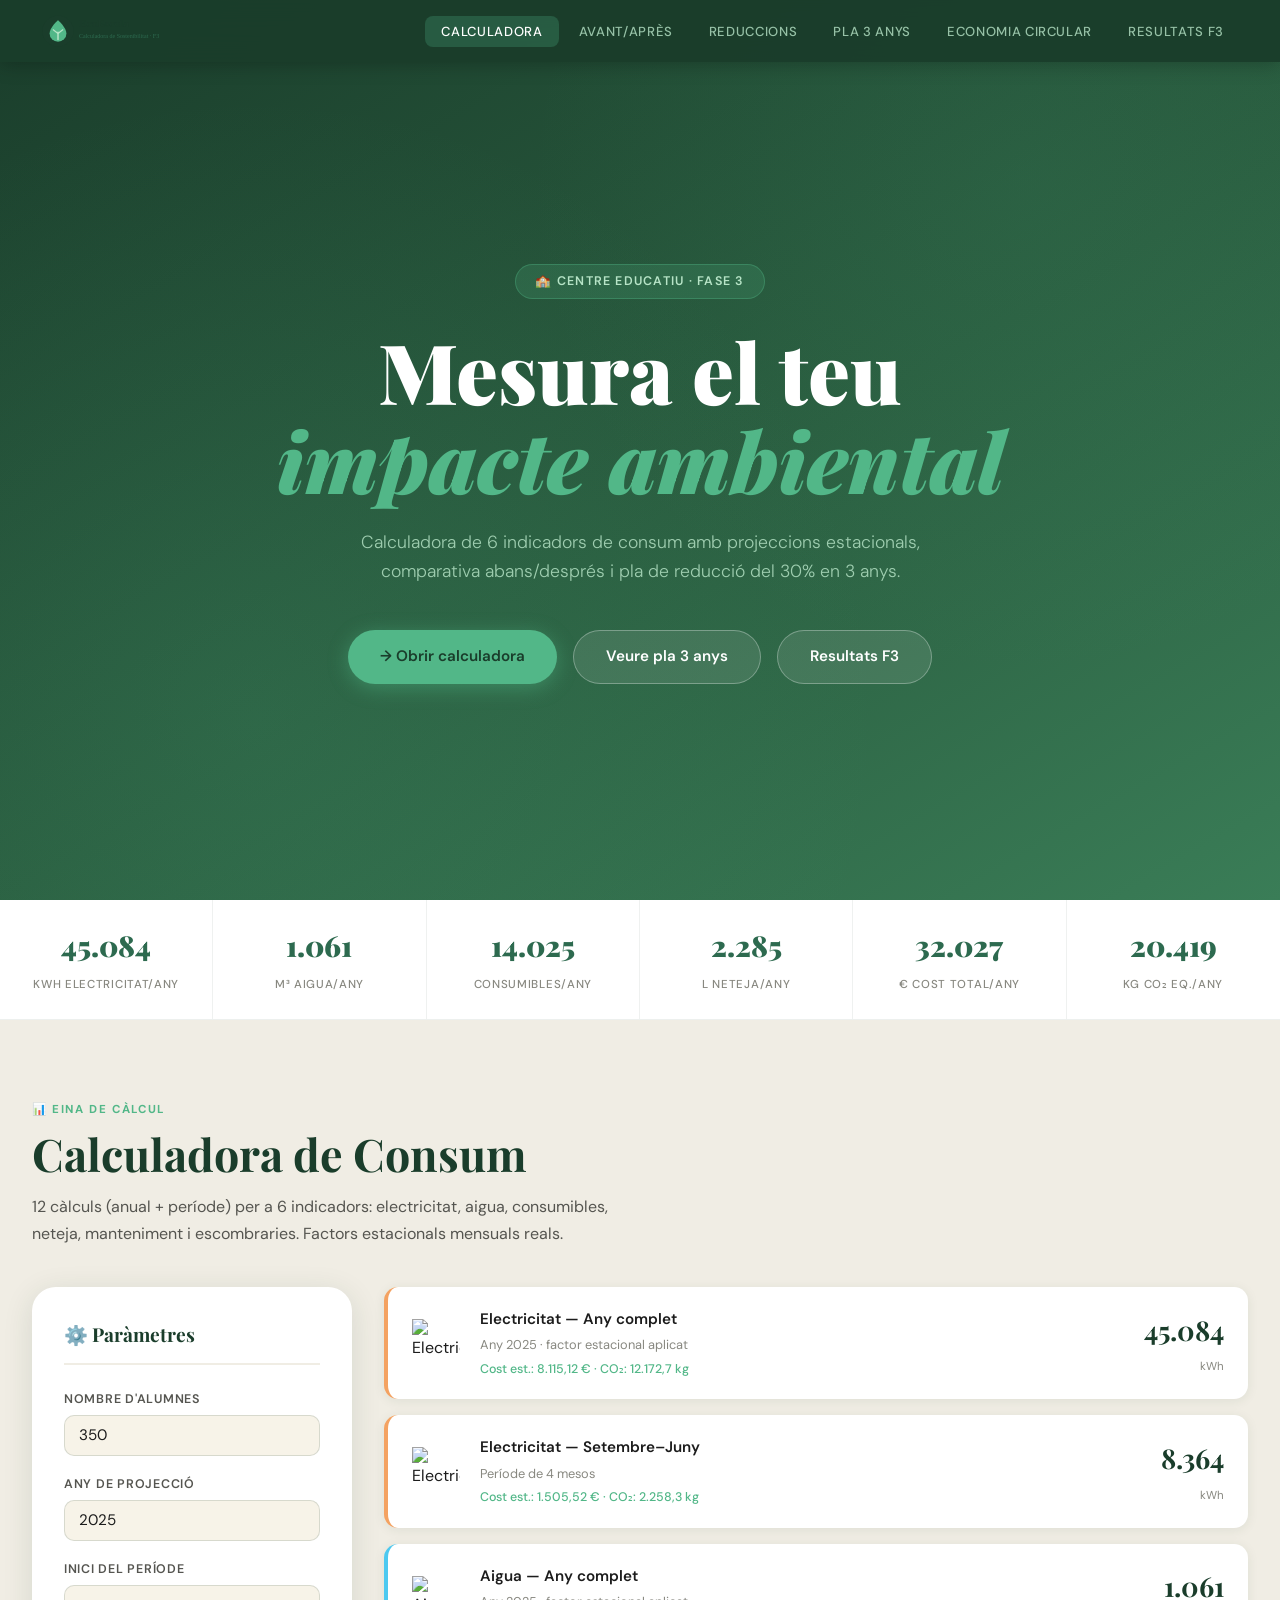
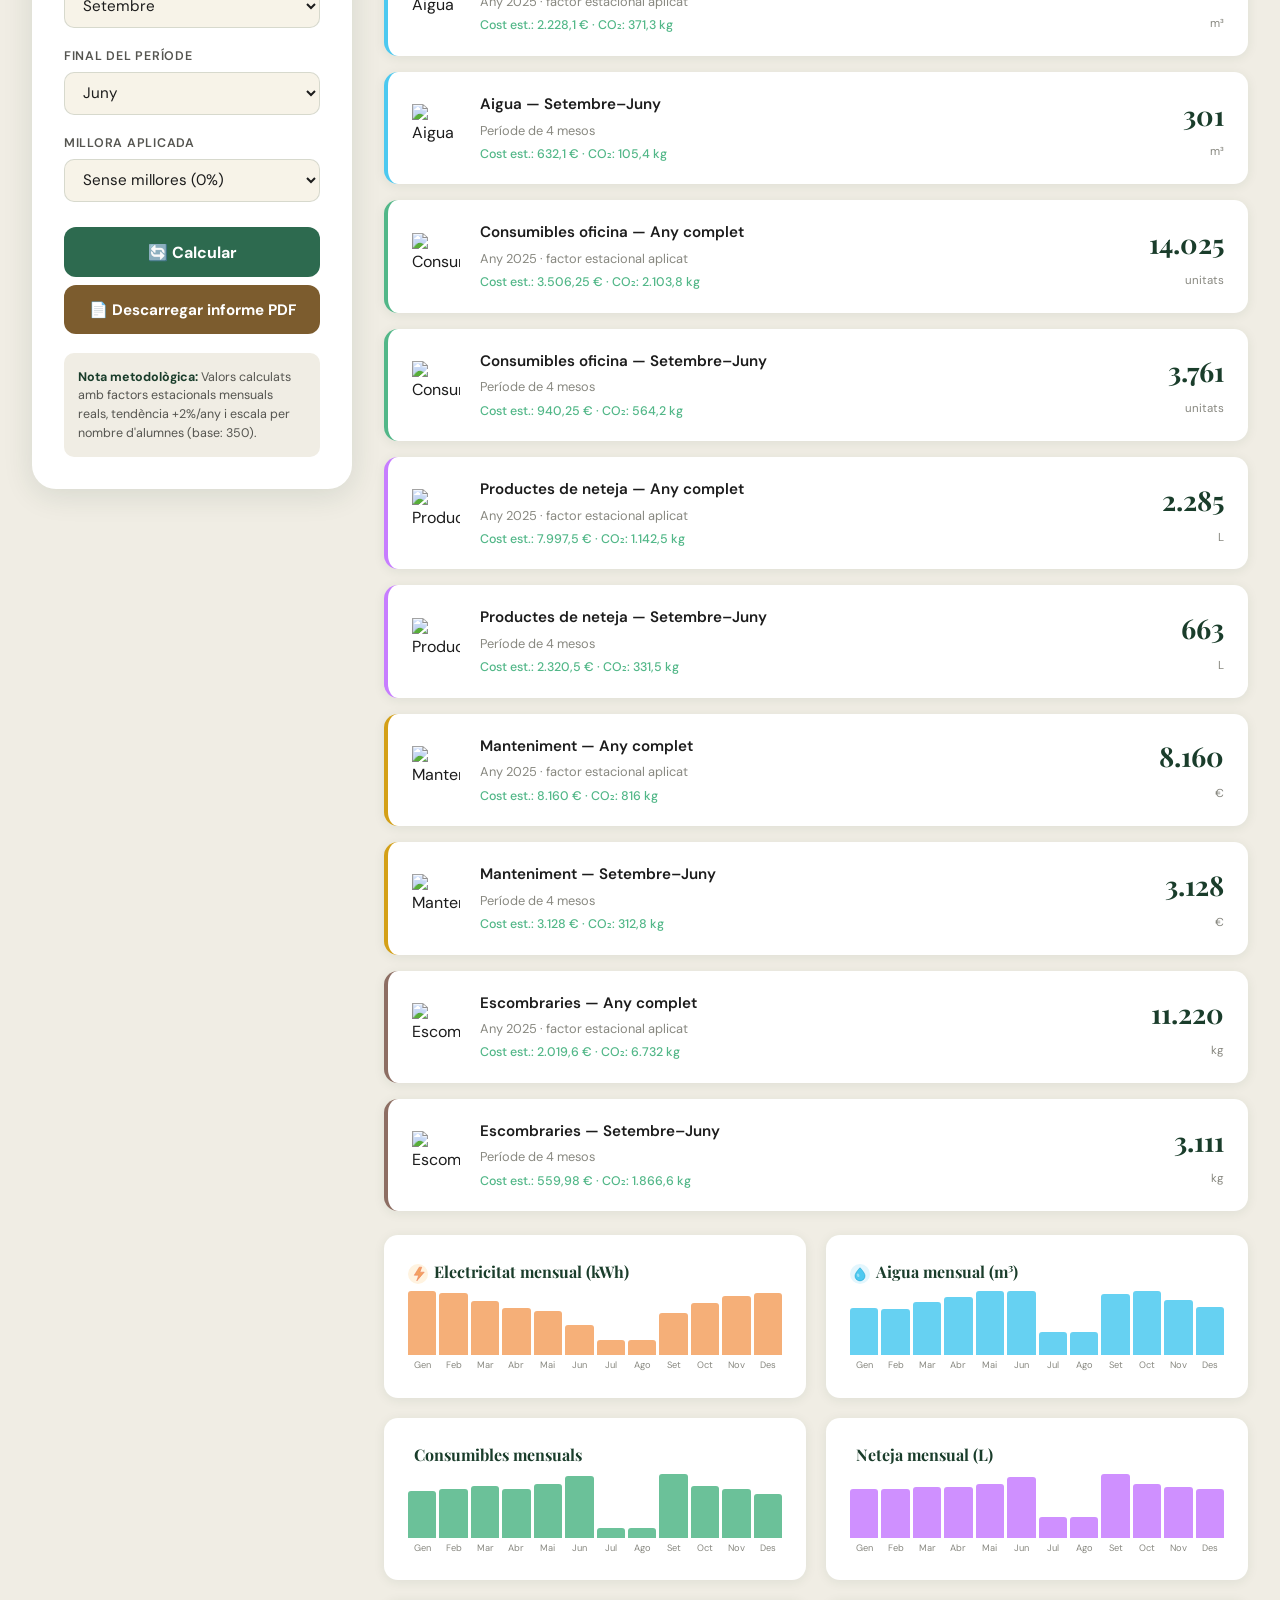
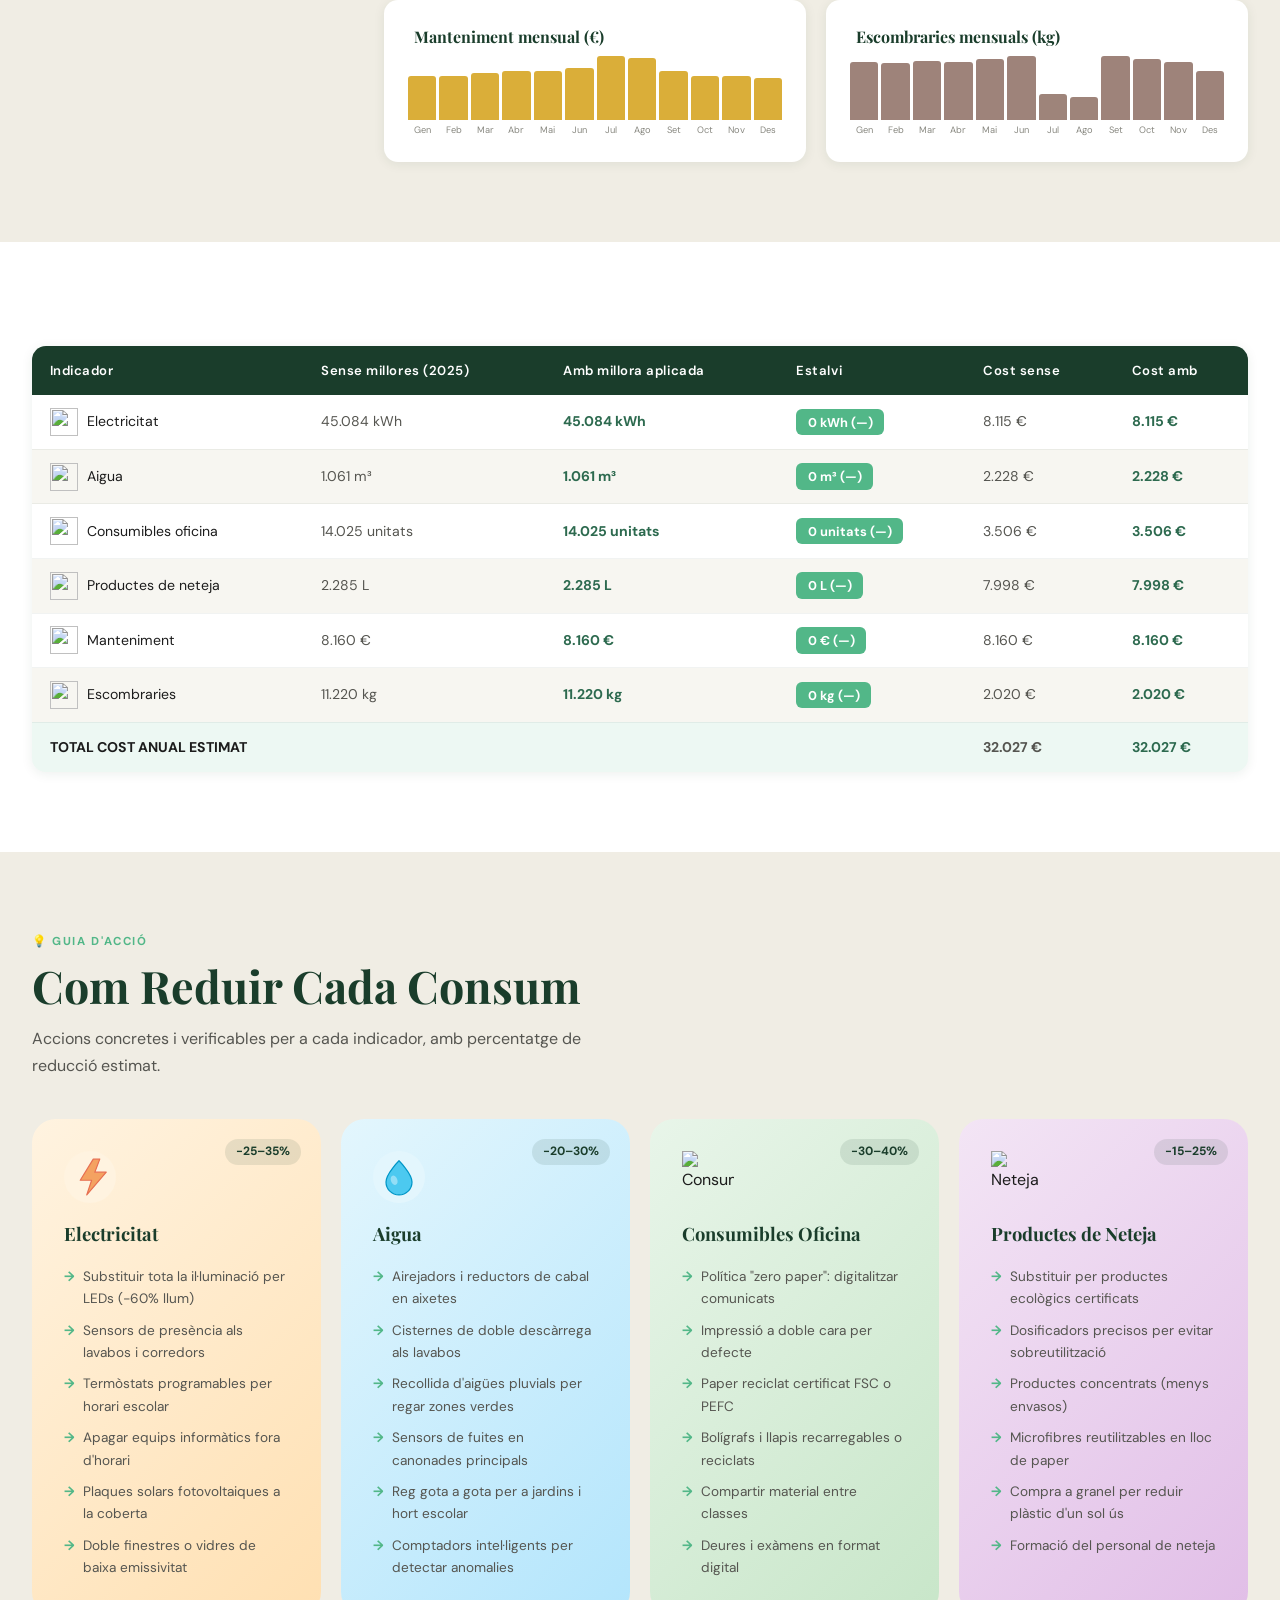
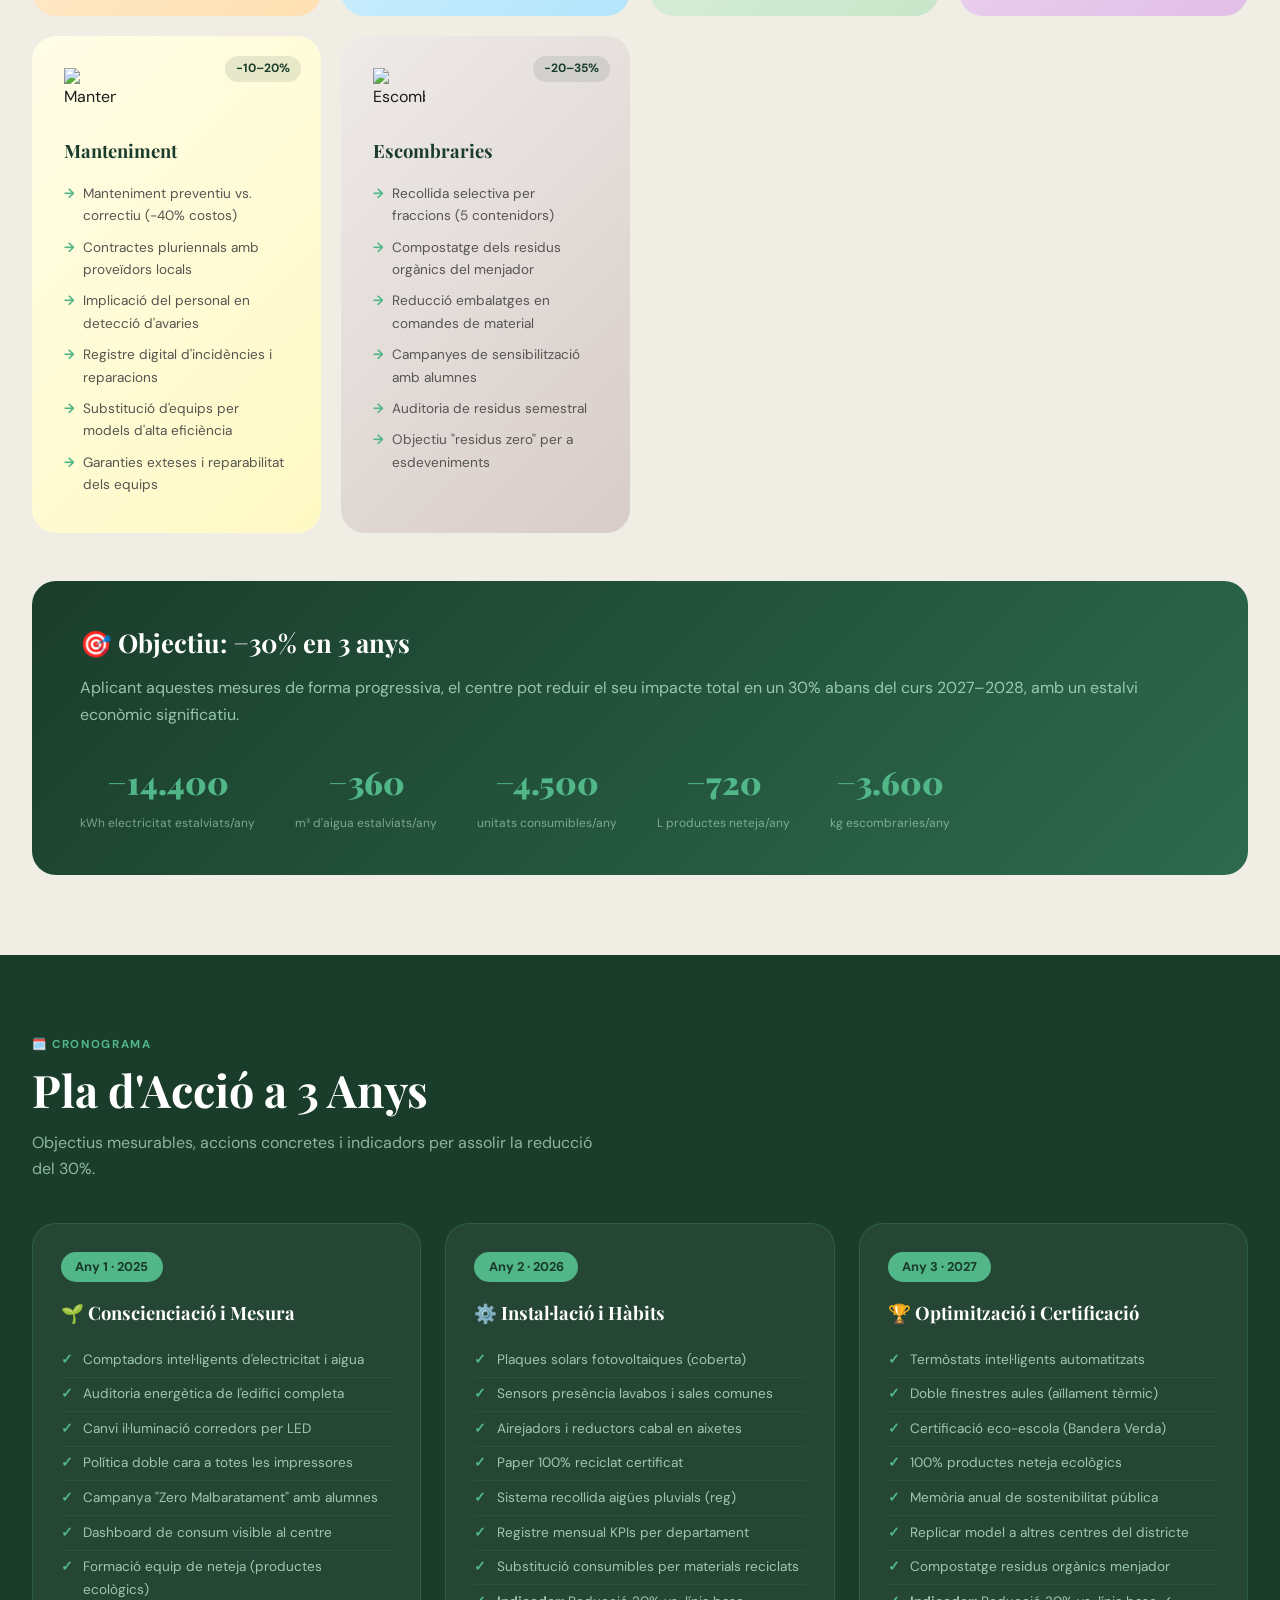
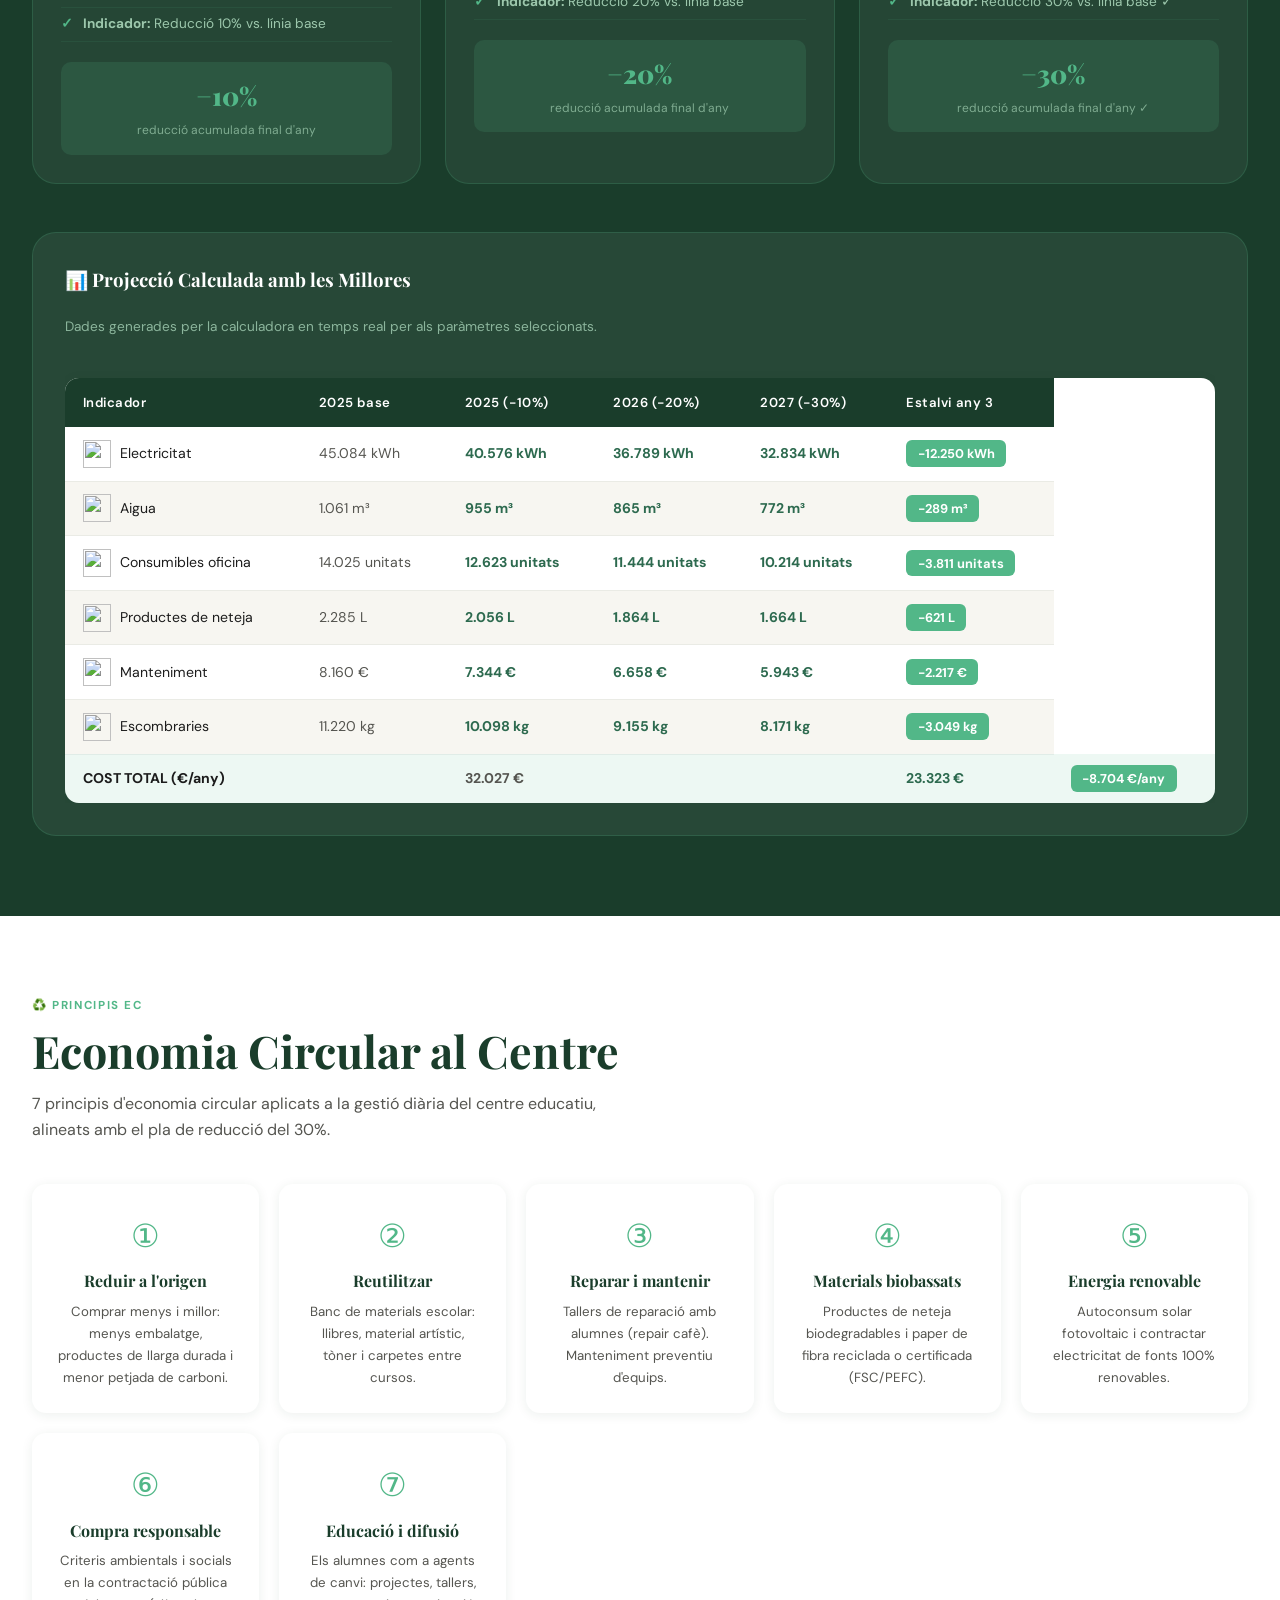
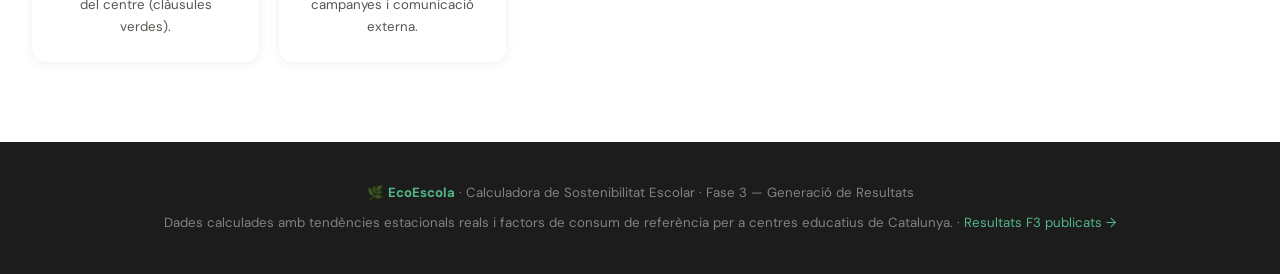
==== index.html @ e97d6316 "ta08-G10-JohnGracia-BielDeLaRosa" ====
<!DOCTYPE html>
<html lang="ca">
<head>
  <meta charset="UTF-8">
  <meta name="viewport" content="width=device-width, initial-scale=1.0">
  <title>EcoEscola · Calculadora de Sostenibilitat — Fase 3</title>
  <meta name="description" content="Calculadora de consum d'electricitat, aigua, consumibles, neteja, manteniment i escombraries per a centres educatius. Projeccions estacionals i pla de reducció del 30%.">

  <!-- Favicon -->
  <link rel="icon" href="sostenibilidad/img/logo.svg" type="image/svg+xml">

  <!-- 1. ESTILS (fitxer extern) -->
  <link rel="stylesheet" href="sostenibilidad/css/style.css">

  <!-- 2. jsPDF — ha d'estar carregat ABANS de pdf-generator.js -->
  <script src="https://cdnjs.cloudflare.com/ajax/libs/jspdf/2.5.1/jspdf.umd.min.js"></script>
</head>
<body>

<!-- ═══ NAVEGACIÓ ══════════════════════════════════════════ -->
<nav class="nav">
  <a href="index.html" class="nav-logo">
    <img src="sostenibilidad/img/logo.svg" alt="EcoEscola">
  </a>
  <ul class="nav-links">
    <li><a href="#calculadora" class="actiu">Calculadora</a></li>
    <li><a href="#comparativa">Avant/Après</a></li>
    <li><a href="#reduccions">Reduccions</a></li>
    <li><a href="#pla">Pla 3 Anys</a></li>
    <li><a href="#circular">Economia Circular</a></li>
    <li><a href="sostenibilidad/pages/resultats.html">Resultats F3</a></li>
  </ul>
</nav>

<!-- ═══ HERO ════════════════════════════════════════════════ -->
<section class="hero">
  <span class="hero-eyebrow">🏫 Centre Educatiu · Fase 3</span>
  <h1>Mesura el teu<br><em>impacte ambiental</em></h1>
  <p class="hero-sub">
    Calculadora de 6 indicadors de consum amb projeccions estacionals,
    comparativa abans/després i pla de reducció del 30% en 3 anys.
  </p>
  <div class="hero-btns">
    <a href="#calculadora" class="btn btn-primary">→ Obrir calculadora</a>
    <a href="#pla" class="btn btn-outline">Veure pla 3 anys</a>
    <a href="sostenibilidad/pages/resultats.html" class="btn btn-outline">Resultats F3</a>
  </div>
</section>

<!-- ═══ KPI BANNER (omplert per JS) ════════════════════════ -->
<div class="kpi-banner">
  <div class="kpi-item"><span class="kpi-num" id="kpi-elec">—</span><span class="kpi-lbl">kWh electricitat/any</span></div>
  <div class="kpi-item"><span class="kpi-num" id="kpi-aigua">—</span><span class="kpi-lbl">m³ aigua/any</span></div>
  <div class="kpi-item"><span class="kpi-num" id="kpi-cons">—</span><span class="kpi-lbl">Consumibles/any</span></div>
  <div class="kpi-item"><span class="kpi-num" id="kpi-net">—</span><span class="kpi-lbl">L neteja/any</span></div>
  <div class="kpi-item"><span class="kpi-num" id="kpi-cost">—</span><span class="kpi-lbl">€ cost total/any</span></div>
  <div class="kpi-item"><span class="kpi-num" id="kpi-co2">—</span><span class="kpi-lbl">kg CO₂ eq./any</span></div>
</div>

<!-- ═══ CALCULADORA ════════════════════════════════════════ -->
<section class="section section--grey" id="calculadora">
  <div class="container">
    <span class="section-eyebrow">📊 Eina de càlcul</span>
    <h2 class="section-title">Calculadora de Consum</h2>
    <p class="section-desc">
      12 càlculs (anual + període) per a 6 indicadors: electricitat, aigua,
      consumibles, neteja, manteniment i escombraries. Factors estacionals mensuals reals.
    </p>

    <div class="calc-layout">
      <!-- Panel de controls -->
      <div class="calc-panel">
        <h3>⚙️ Paràmetres</h3>

        <div class="form-group">
          <label>Nombre d'alumnes</label>
          <input type="number" id="alumnes" value="350" min="50" max="3000" step="10">
        </div>
        <div class="form-group">
          <label>Any de projecció</label>
          <input type="number" id="any" value="2025" min="2024" max="2035">
        </div>
        <div class="form-group">
          <label>Inici del període</label>
          <select id="mes-inici">
            <option value="0">Gener</option><option value="1">Febrer</option>
            <option value="2">Març</option><option value="3">Abril</option>
            <option value="4">Maig</option><option value="5">Juny</option>
            <option value="6">Juliol</option><option value="7">Agost</option>
            <option value="8" selected>Setembre</option><option value="9">Octubre</option>
            <option value="10">Novembre</option><option value="11">Desembre</option>
          </select>
        </div>
        <div class="form-group">
          <label>Final del període</label>
          <select id="mes-fi">
            <option value="0">Gener</option><option value="1">Febrer</option>
            <option value="2">Març</option><option value="3">Abril</option>
            <option value="4">Maig</option><option value="5" selected>Juny</option>
            <option value="6">Juliol</option><option value="7">Agost</option>
            <option value="8">Setembre</option><option value="9">Octubre</option>
            <option value="10">Novembre</option><option value="11">Desembre</option>
          </select>
        </div>
        <div class="form-group">
          <label>Millora aplicada</label>
          <select id="millora">
            <option value="0">Sense millores (0%)</option>
            <option value="10">Any 1: −10%</option>
            <option value="20">Any 2: −20%</option>
            <option value="30">Any 3: −30%</option>
          </select>
        </div>

        <button class="btn-calc" id="btn-calcular">🔄 Calcular</button>
        <button class="btn-pdf" id="btn-pdf" onclick="generarPDF()">
          📄 Descarregar informe PDF
        </button>

        <div class="note-box">
          <strong>Nota metodològica:</strong> Valors calculats amb factors estacionals
          mensuals reals, tendència +2%/any i escala per nombre d'alumnes (base: 350).
        </div>
      </div>

      <!-- Resultats -->
      <div>
        <div id="resultats" class="results-grid">
          <p style="text-align:center;padding:2rem;color:var(--text-clar)">Calculant…</p>
        </div>

        <!-- Gràfics mensuals -->
        <div class="charts-grid" style="margin-top:1.5rem">
          <div class="chart-card">
            <h4><img src="sostenibilidad/img/icon-electric.svg" style="width:20px;display:inline;vertical-align:middle;margin-right:6px" alt="">Electricitat mensual (kWh)</h4>
            <div class="bar-chart" id="chart-elec"></div>
          </div>
          <div class="chart-card">
            <h4><img src="sostenibilidad/img/icon-water.svg" style="width:20px;display:inline;vertical-align:middle;margin-right:6px" alt="">Aigua mensual (m³)</h4>
            <div class="bar-chart" id="chart-water"></div>
          </div>
          <div class="chart-card">
            <h4><img src="img/icon-office.svg" style="width:20px;display:inline;vertical-align:middle;margin-right:6px" alt="">Consumibles mensuals</h4>
            <div class="bar-chart" id="chart-office"></div>
          </div>
          <div class="chart-card">
            <h4><img src="img/icon-clean.svg" style="width:20px;display:inline;vertical-align:middle;margin-right:6px" alt="">Neteja mensual (L)</h4>
            <div class="bar-chart" id="chart-clean"></div>
          </div>
          <div class="chart-card">
            <h4><img src="img/icon-maintenance.svg" style="width:20px;display:inline;vertical-align:middle;margin-right:6px" alt="">Manteniment mensual (€)</h4>
            <div class="bar-chart" id="chart-maint"></div>
          </div>
          <div class="chart-card">
            <h4><img src="img/icon-waste.svg" style="width:20px;display:inline;vertical-align:middle;margin-right:6px" alt="">Escombraries mensuals (kg)</h4>
            <div class="bar-chart" id="chart-waste"></div>
          </div>
        </div>
      </div>
    </div>
  </div>
</section>

<!-- ═══ COMPARATIVA ABANS / DESPRÉS ════════════════════════ -->
<section class="section section--white" id="comparativa">
  <div class="container">
    <span class="section-eyebrow">⚖️ Impacte de les millores</span>
    <h2 class="section-title">Abans vs. Després de les Millores</h2>
    <p class="section-desc">
      Comparativa dinàmica generada per la calculadora. Modifica la millora al panell
      per veure com canvien els resultats en temps real.
    </p>
    <!-- Omplert dinàmicament per calculadora.js → renderComparativa() -->
    <div id="comparativa"></div>
  </div>
</section>

<!-- ═══ COM REDUIR CADA CONSUM ══════════════════════════════ -->
<section class="section section--grey" id="reduccions">
  <div class="container">
    <span class="section-eyebrow">💡 Guia d'acció</span>
    <h2 class="section-title">Com Reduir Cada Consum</h2>
    <p class="section-desc">Accions concretes i verificables per a cada indicador, amb percentatge de reducció estimat.</p>

    <div class="redu-grid">

      <div class="redu-card electric">
        <span class="redu-pct">−25–35%</span>
        <img class="redu-icon" src="sostenibilidad/img/icon-electric.svg" alt="Electricitat">
        <h3>Electricitat</h3>
        <ul>
          <li>Substituir tota la il·luminació per LEDs (−60% llum)</li>
          <li>Sensors de presència als lavabos i corredors</li>
          <li>Termòstats programables per horari escolar</li>
          <li>Apagar equips informàtics fora d'horari</li>
          <li>Plaques solars fotovoltaiques a la coberta</li>
          <li>Doble finestres o vidres de baixa emissivitat</li>
        </ul>
      </div>

      <div class="redu-card water">
        <span class="redu-pct">−20–30%</span>
        <img class="redu-icon" src="sostenibilidad/img/icon-water.svg" alt="Aigua">
        <h3>Aigua</h3>
        <ul>
          <li>Airejadors i reductors de cabal en aixetes</li>
          <li>Cisternes de doble descàrrega als lavabos</li>
          <li>Recollida d'aigües pluvials per regar zones verdes</li>
          <li>Sensors de fuites en canonades principals</li>
          <li>Reg gota a gota per a jardins i hort escolar</li>
          <li>Comptadors intel·ligents per detectar anomalies</li>
        </ul>
      </div>

      <div class="redu-card office">
        <span class="redu-pct">−30–40%</span>
        <img class="redu-icon" src="img/icon-office.svg" alt="Consumibles">
        <h3>Consumibles Oficina</h3>
        <ul>
          <li>Política "zero paper": digitalitzar comunicats</li>
          <li>Impressió a doble cara per defecte</li>
          <li>Paper reciclat certificat FSC o PEFC</li>
          <li>Bolígrafs i llapis recarregables o reciclats</li>
          <li>Compartir material entre classes</li>
          <li>Deures i exàmens en format digital</li>
        </ul>
      </div>

      <div class="redu-card clean">
        <span class="redu-pct">−15–25%</span>
        <img class="redu-icon" src="img/icon-clean.svg" alt="Neteja">
        <h3>Productes de Neteja</h3>
        <ul>
          <li>Substituir per productes ecològics certificats</li>
          <li>Dosificadors precisos per evitar sobreutilització</li>
          <li>Productes concentrats (menys envasos)</li>
          <li>Microfibres reutilitzables en lloc de paper</li>
          <li>Compra a granel per reduir plàstic d'un sol ús</li>
          <li>Formació del personal de neteja</li>
        </ul>
      </div>

      <div class="redu-card maint">
        <span class="redu-pct">−10–20%</span>
        <img class="redu-icon" src="img/icon-maintenance.svg" alt="Manteniment">
        <h3>Manteniment</h3>
        <ul>
          <li>Manteniment preventiu vs. correctiu (−40% costos)</li>
          <li>Contractes pluriennals amb proveïdors locals</li>
          <li>Implicació del personal en detecció d'avaries</li>
          <li>Registre digital d'incidències i reparacions</li>
          <li>Substitució d'equips per models d'alta eficiència</li>
          <li>Garanties exteses i reparabilitat dels equips</li>
        </ul>
      </div>

      <div class="redu-card waste">
        <span class="redu-pct">−20–35%</span>
        <img class="redu-icon" src="img/icon-waste.svg" alt="Escombraries">
        <h3>Escombraries</h3>
        <ul>
          <li>Recollida selectiva per fraccions (5 contenidors)</li>
          <li>Compostatge dels residus orgànics del menjador</li>
          <li>Reducció embalatges en comandes de material</li>
          <li>Campanyes de sensibilització amb alumnes</li>
          <li>Auditoria de residus semestral</li>
          <li>Objectiu "residus zero" per a esdeveniments</li>
        </ul>
      </div>

    </div>

    <div class="highlight">
      <h3>🎯 Objectiu: −30% en 3 anys</h3>
      <p>Aplicant aquestes mesures de forma progressiva, el centre pot reduir el seu impacte total en un 30% abans del curs 2027–2028, amb un estalvi econòmic significatiu.</p>
      <div class="highlight-kpis">
        <div class="hkpi"><span class="val">−14.400</span><span class="lbl">kWh electricitat estalviats/any</span></div>
        <div class="hkpi"><span class="val">−360</span><span class="lbl">m³ d'aigua estalviats/any</span></div>
        <div class="hkpi"><span class="val">−4.500</span><span class="lbl">unitats consumibles/any</span></div>
        <div class="hkpi"><span class="val">−720</span><span class="lbl">L productes neteja/any</span></div>
        <div class="hkpi"><span class="val">−3.600</span><span class="lbl">kg escombraries/any</span></div>
      </div>
    </div>
  </div>
</section>

<!-- ═══ PLA D'ACCIÓ 3 ANYS ══════════════════════════════════ -->
<section class="section section--dark" id="pla">
  <div class="container">
    <span class="section-eyebrow">🗓️ Cronograma</span>
    <h2 class="section-title">Pla d'Acció a 3 Anys</h2>
    <p class="section-desc">Objectius mesurables, accions concretes i indicadors per assolir la reducció del 30%.</p>

    <div class="timeline">
      <div class="tl-year">
        <span class="tl-badge">Any 1 · 2025</span>
        <h3>🌱 Conscienciació i Mesura</h3>
        <ul>
          <li>Comptadors intel·ligents d'electricitat i aigua</li>
          <li>Auditoria energètica de l'edifici completa</li>
          <li>Canvi il·luminació corredors per LED</li>
          <li>Política doble cara a totes les impressores</li>
          <li>Campanya "Zero Malbaratament" amb alumnes</li>
          <li>Dashboard de consum visible al centre</li>
          <li>Formació equip de neteja (productes ecològics)</li>
          <li><strong>Indicador:</strong> Reducció 10% vs. línia base</li>
        </ul>
        <div class="tl-target"><span class="big">−10%</span><small>reducció acumulada final d'any</small></div>
      </div>

      <div class="tl-year">
        <span class="tl-badge">Any 2 · 2026</span>
        <h3>⚙️ Instal·lació i Hàbits</h3>
        <ul>
          <li>Plaques solars fotovoltaiques (coberta)</li>
          <li>Sensors presència lavabos i sales comunes</li>
          <li>Airejadors i reductors cabal en aixetes</li>
          <li>Paper 100% reciclat certificat</li>
          <li>Sistema recollida aigües pluvials (reg)</li>
          <li>Registre mensual KPIs per departament</li>
          <li>Substitució consumibles per materials reciclats</li>
          <li><strong>Indicador:</strong> Reducció 20% vs. línia base</li>
        </ul>
        <div class="tl-target"><span class="big">−20%</span><small>reducció acumulada final d'any</small></div>
      </div>

      <div class="tl-year">
        <span class="tl-badge">Any 3 · 2027</span>
        <h3>🏆 Optimització i Certificació</h3>
        <ul>
          <li>Termòstats intel·ligents automatitzats</li>
          <li>Doble finestres aules (aïllament tèrmic)</li>
          <li>Certificació eco-escola (Bandera Verda)</li>
          <li>100% productes neteja ecològics</li>
          <li>Memòria anual de sostenibilitat pública</li>
          <li>Replicar model a altres centres del districte</li>
          <li>Compostatge residus orgànics menjador</li>
          <li><strong>Indicador:</strong> Reducció 30% vs. línia base ✓</li>
        </ul>
        <div class="tl-target"><span class="big">−30%</span><small>reducció acumulada final d'any ✓</small></div>
      </div>
    </div>

    <!-- Taula de projecció generada dinàmicament per JS -->
    <div style="margin-top:3rem;background:rgba(255,255,255,.06);border-radius:var(--r-lg);padding:2rem;border:1px solid rgba(82,183,136,.2)">
      <h3 style="font-family:'Playfair Display',serif;color:#fff;margin-bottom:1.25rem">
        📊 Projecció Calculada amb les Millores
      </h3>
      <p style="color:rgba(183,228,199,.7);font-size:.85rem;margin-bottom:1rem">
        Dades generades per la calculadora en temps real per als paràmetres seleccionats.
      </p>
      <div id="taula-millores" style="overflow-x:auto">Calculant…</div>
    </div>
  </div>
</section>

<!-- ═══ ECONOMIA CIRCULAR ═══════════════════════════════════ -->
<section class="section section--white" id="circular">
  <div class="container">
    <span class="section-eyebrow">♻️ Principis EC</span>
    <h2 class="section-title">Economia Circular al Centre</h2>
    <p class="section-desc">7 principis d'economia circular aplicats a la gestió diària del centre educatiu, alineats amb el pla de reducció del 30%.</p>

    <div class="circ-grid">
      <div class="circ-card"><span class="circ-num">①</span><h4>Reduir a l'origen</h4><p>Comprar menys i millor: menys embalatge, productes de llarga durada i menor petjada de carboni.</p></div>
      <div class="circ-card"><span class="circ-num">②</span><h4>Reutilitzar</h4><p>Banc de materials escolar: llibres, material artístic, tòner i carpetes entre cursos.</p></div>
      <div class="circ-card"><span class="circ-num">③</span><h4>Reparar i mantenir</h4><p>Tallers de reparació amb alumnes (repair cafè). Manteniment preventiu d'equips.</p></div>
      <div class="circ-card"><span class="circ-num">④</span><h4>Materials biobassats</h4><p>Productes de neteja biodegradables i paper de fibra reciclada o certificada (FSC/PEFC).</p></div>
      <div class="circ-card"><span class="circ-num">⑤</span><h4>Energia renovable</h4><p>Autoconsum solar fotovoltaic i contractar electricitat de fonts 100% renovables.</p></div>
      <div class="circ-card"><span class="circ-num">⑥</span><h4>Compra responsable</h4><p>Criteris ambientals i socials en la contractació pública del centre (clàusules verdes).</p></div>
      <div class="circ-card"><span class="circ-num">⑦</span><h4>Educació i difusió</h4><p>Els alumnes com a agents de canvi: projectes, tallers, campanyes i comunicació externa.</p></div>
    </div>
  </div>
</section>

<!-- ═══ FOOTER ══════════════════════════════════════════════ -->
<footer>
  <p>🌿 <strong>EcoEscola</strong> · Calculadora de Sostenibilitat Escolar · Fase 3 — Generació de Resultats</p>
  <p style="margin-top:.5rem">
    Dades calculades amb tendències estacionals reals i factors de consum de referència per a centres educatius de Catalunya.
    · <a href="sostenibilidad/pages/resultats.html">Resultats F3 publicats →</a>
  </p>
</footer>

<!-- ═══ SCRIPTS ═════════════════════════════════════════════
     ORDRE OBLIGATORI:
     1. jsPDF   → carregat al <head> com a CDN (disponible com window.jspdf)
     2. calculadora.js → defineix INDICADORS, consumAnual, etc.
     3. pdf-generator.js → usa les funcions de calculadora.js i window.jspdf
══════════════════════════════════════════════════════════ -->
<script src="sostenibilidad/js/calculadora.js"></script>
<script src="sostenibilidad/js/pdf-generator.js"></script>

</body>
</html>
---- sostenibilidad/css/style.css ----
/* ═══════════════════════════════════════════════════════
   style.css — EcoEscola · Calculadora de Sostenibilitat
   Depèn de: Google Fonts (Playfair Display + DM Sans)
   Usat per: index.html, pages/resultats.html
   ═══════════════════════════════════════════════════════ */

@import url('https://fonts.googleapis.com/css2?family=Playfair+Display:ital,wght@0,700;0,900;1,700&family=DM+Sans:wght@300;400;500;600&display=swap');

/* ── Variables ─────────────────────────────────────── */
:root {
  --verd-fosc:   #1a3d2b;
  --verd-mig:    #2d6a4f;
  --verd-clar:   #52b788;
  --verd-pale:   #b7e4c7;
  --crema:       #f7f3e8;
  --crema-fosc:  #ede9da;
  --groc:        #d4a017;
  --marró:       #7c5c2e;
  --blanc:       #ffffff;
  --gris-clar:   #f0ede4;
  --text-fosc:   #1c1c1c;
  --text-mig:    #555550;
  --text-clar:   #888880;
  --electric:    #f4a261;
  --water:       #4cc9f0;
  --office:      #52b788;
  --clean:       #c77dff;
  --maint:       #d4a017;
  --waste:       #8d6e63;
  --ombra-sm:    0 2px 12px rgba(26,61,43,.08);
  --ombra:       0 6px 30px rgba(26,61,43,.12);
  --ombra-lg:    0 16px 60px rgba(26,61,43,.18);
  --r:           14px;
  --r-lg:        24px;
}

/* ── Reset ─────────────────────────────────────────── */
*, *::before, *::after { box-sizing: border-box; margin: 0; padding: 0; }
html { scroll-behavior: smooth; font-size: 16px; }
body { font-family: 'DM Sans', sans-serif; background: var(--crema); color: var(--text-fosc); line-height: 1.65; overflow-x: hidden; }
img, svg { display: block; max-width: 100%; }
a { color: inherit; text-decoration: none; }
button { cursor: pointer; font-family: inherit; }

/* ── Navegació ─────────────────────────────────────── */
.nav {
  position: fixed; top: 0; left: 0; right: 0; z-index: 200;
  height: 62px;
  background: rgba(26,61,43,.97);
  backdrop-filter: blur(14px);
  display: flex; align-items: center; justify-content: space-between;
  padding: 0 2.5rem;
  box-shadow: 0 2px 20px rgba(0,0,0,.25);
}
.nav-logo { display: flex; align-items: center; gap: .75rem; }
.nav-logo img { height: 36px; }
.nav-links { display: flex; gap: .25rem; list-style: none; }
.nav-links a {
  color: rgba(183,228,199,.8);
  font-size: .82rem; font-weight: 500;
  letter-spacing: .05em; text-transform: uppercase;
  padding: .45rem 1rem; border-radius: 8px;
  transition: all .2s;
}
.nav-links a:hover, .nav-links a.actiu { color: #fff; background: rgba(82,183,136,.25); }

/* ── Hero ──────────────────────────────────────────── */
.hero {
  min-height: 100vh;
  background: linear-gradient(150deg, var(--verd-fosc) 0%, #2a5e40 55%, #3a7d57 100%);
  display: flex; flex-direction: column; align-items: center; justify-content: center;
  text-align: center; padding: 8rem 2rem 5rem;
  position: relative; overflow: hidden;
}
.hero::before {
  content: '';
  position: absolute; inset: 0;
  background-image: radial-gradient(circle at 20% 80%, rgba(82,183,136,.12) 0%, transparent 50%),
                    radial-gradient(circle at 80% 20%, rgba(82,183,136,.08) 0%, transparent 40%);
  pointer-events: none;
}
.hero-eyebrow {
  display: inline-flex; align-items: center; gap: .5rem;
  background: rgba(82,183,136,.18);
  border: 1px solid rgba(82,183,136,.35);
  color: var(--verd-pale); font-size: .78rem; font-weight: 600;
  letter-spacing: .1em; text-transform: uppercase;
  padding: .4rem 1.2rem; border-radius: 100px; margin-bottom: 1.75rem;
  animation: fadeUp .6s ease both;
}
.hero h1 {
  font-family: 'Playfair Display', serif;
  font-size: clamp(2.8rem, 6.5vw, 5.2rem);
  font-weight: 900; color: #fff; line-height: 1.06;
  max-width: 820px; margin-bottom: 1.5rem;
  animation: fadeUp .6s .1s ease both;
}
.hero h1 em { font-style: italic; color: var(--verd-clar); }
.hero-sub {
  font-size: 1.1rem; color: rgba(183,228,199,.82);
  max-width: 560px; font-weight: 300; margin-bottom: 2.75rem;
  animation: fadeUp .6s .2s ease both;
}
.hero-btns { display: flex; gap: 1rem; flex-wrap: wrap; justify-content: center; animation: fadeUp .6s .3s ease both; }

/* ── Botons ─────────────────────────────────────────── */
.btn {
  display: inline-flex; align-items: center; gap: .5rem;
  padding: .85rem 2rem; border-radius: 100px;
  font-weight: 600; font-size: .95rem; border: none;
  transition: all .22s;
}
.btn-primary { background: var(--verd-clar); color: var(--verd-fosc); box-shadow: 0 4px 20px rgba(82,183,136,.45); }
.btn-primary:hover { transform: translateY(-2px); box-shadow: 0 8px 28px rgba(82,183,136,.55); }
.btn-outline { background: rgba(255,255,255,.1); color: #fff; border: 1.5px solid rgba(255,255,255,.3); }
.btn-outline:hover { background: rgba(255,255,255,.18); }
.btn-calc {
  width: 100%; padding: .9rem; border-radius: 12px;
  background: var(--verd-mig); color: #fff;
  font-size: 1rem; font-weight: 700; border: none;
  transition: all .2s; margin-top: .5rem;
}
.btn-calc:hover { background: var(--verd-fosc); transform: translateY(-1px); }
.btn-pdf {
  width: 100%; padding: .9rem; border-radius: 12px;
  background: var(--marró); color: #fff;
  font-size: .95rem; font-weight: 700; border: none;
  transition: all .2s; margin-top: .5rem;
  display: flex; align-items: center; justify-content: center; gap: .5rem;
}
.btn-pdf:hover { background: #5c3d1a; transform: translateY(-1px); }
.btn-pdf:disabled { opacity: .6; cursor: not-allowed; transform: none; }

/* ── KPI Banner ─────────────────────────────────────── */
.kpi-banner {
  background: #fff;
  border-bottom: 1px solid rgba(26,61,43,.08);
  display: grid; grid-template-columns: repeat(6, 1fr);
}
.kpi-item { text-align: center; padding: 1.4rem 1rem; border-right: 1px solid rgba(26,61,43,.07); }
.kpi-item:last-child { border-right: none; }
.kpi-num {
  font-family: 'Playfair Display', serif;
  font-size: 1.8rem; font-weight: 900; color: var(--verd-mig); display: block;
}
.kpi-lbl { font-size: .72rem; color: var(--text-clar); text-transform: uppercase; letter-spacing: .06em; font-weight: 500; }

/* ── Seccions genèriques ────────────────────────────── */
.section { padding: 5rem 2rem; }
.section--dark { background: var(--verd-fosc); }
.section--grey { background: var(--gris-clar); }
.section--white { background: #fff; }
.container { max-width: 1240px; margin: 0 auto; }
.section-eyebrow { font-size: .72rem; font-weight: 700; letter-spacing: .14em; text-transform: uppercase; color: var(--verd-clar); display: block; margin-bottom: .6rem; }
.section-title { font-family: 'Playfair Display', serif; font-size: clamp(1.8rem, 3.5vw, 2.8rem); font-weight: 700; color: var(--verd-fosc); line-height: 1.15; margin-bottom: .9rem; }
.section--dark .section-title { color: #fff; }
.section-desc { font-size: 1rem; color: var(--text-mig); max-width: 580px; margin-bottom: 2.5rem; }
.section--dark .section-desc { color: rgba(183,228,199,.72); }

/* ── Calculadora ────────────────────────────────────── */
.calc-layout { display: grid; grid-template-columns: 320px 1fr; gap: 2rem; align-items: start; }
.calc-panel {
  background: #fff; border-radius: var(--r-lg);
  padding: 2rem; box-shadow: var(--ombra);
  position: sticky; top: 78px;
}
.calc-panel h3 { font-family: 'Playfair Display', serif; font-size: 1.2rem; color: var(--verd-fosc); margin-bottom: 1.5rem; padding-bottom: .75rem; border-bottom: 2px solid var(--gris-clar); }
.form-group { margin-bottom: 1.1rem; }
.form-group label { display: block; font-size: .78rem; font-weight: 600; color: var(--text-mig); text-transform: uppercase; letter-spacing: .06em; margin-bottom: .35rem; }
.form-group input, .form-group select {
  width: 100%; padding: .6rem .9rem;
  border: 1.5px solid rgba(26,61,43,.14); border-radius: 10px;
  font-family: 'DM Sans', sans-serif; font-size: .95rem;
  color: var(--text-fosc); background: var(--crema);
  transition: border .2s;
}
.form-group input:focus, .form-group select:focus { outline: none; border-color: var(--verd-clar); }
.note-box { margin-top: 1.2rem; padding: .9rem; background: var(--gris-clar); border-radius: 10px; font-size: .78rem; color: var(--text-mig); line-height: 1.5; }
.note-box strong { color: var(--verd-fosc); }

/* ── Result Cards ───────────────────────────────────── */
.results-grid { display: flex; flex-direction: column; gap: 1rem; }
.result-card {
  background: #fff; border-radius: var(--r);
  padding: 1.25rem 1.5rem;
  box-shadow: var(--ombra-sm);
  display: flex; align-items: center; gap: 1.25rem;
  border-left: 4px solid var(--verd-clar);
  transition: transform .2s, box-shadow .2s;
}
.result-card:hover { transform: translateX(4px); box-shadow: var(--ombra); }
.result-card.electric  { border-color: var(--electric); }
.result-card.water     { border-color: var(--water); }
.result-card.office    { border-color: var(--office); }
.result-card.clean     { border-color: var(--clean); }
.result-card.maint     { border-color: var(--maint); }
.result-card.waste     { border-color: var(--waste); }
.rc-icon { width: 48px; height: 48px; flex-shrink: 0; }
.rc-icon img { width: 48px; height: 48px; }
.rc-body { flex: 1; min-width: 0; }
.rc-body h4 { font-weight: 600; font-size: .95rem; color: var(--text-fosc); margin-bottom: .15rem; }
.rc-body p  { font-size: .8rem; color: var(--text-clar); }
.rc-body .rc-extra { font-size: .78rem; color: var(--verd-clar); margin-top: .2rem; font-weight: 500; }
.rc-value { text-align: right; flex-shrink: 0; }
.rc-value .val { font-family: 'Playfair Display', serif; font-size: 1.7rem; font-weight: 700; color: var(--verd-fosc); display: block; }
.rc-value .unit { font-size: .72rem; color: var(--text-clar); }

/* ── Gràfics mensuals ───────────────────────────────── */
.charts-grid { display: grid; grid-template-columns: 1fr 1fr; gap: 1.25rem; margin-top: 1.5rem; }
.chart-card { background: #fff; border-radius: var(--r); padding: 1.5rem; box-shadow: var(--ombra-sm); }
.chart-card h4 { font-family: 'Playfair Display', serif; font-size: 1rem; color: var(--verd-fosc); margin-bottom: 1rem; }
.bar-chart { display: flex; align-items: flex-end; gap: 3px; height: 72px; }
.bar-col { flex: 1; display: flex; flex-direction: column; align-items: center; gap: 3px; }
.bar-fill { width: 100%; border-radius: 3px 3px 0 0; min-height: 4px; transition: height .5s ease; }
.bar-lbl { font-size: .58rem; color: var(--text-clar); }

/* ── Comparativa Abans/Després ──────────────────────── */
.compare-table { width: 100%; border-collapse: collapse; margin-top: 1.5rem; background: #fff; border-radius: var(--r); overflow: hidden; box-shadow: var(--ombra-sm); }
.compare-table th { background: var(--verd-fosc); color: #fff; padding: .85rem 1.1rem; text-align: left; font-size: .82rem; font-weight: 600; letter-spacing: .04em; }
.compare-table td { padding: .8rem 1.1rem; border-bottom: 1px solid rgba(26,61,43,.06); font-size: .88rem; }
.compare-table tr:last-child td { border-bottom: none; }
.compare-table tr:nth-child(even) td { background: rgba(240,237,228,.5); }
.td-before { color: var(--text-mig); }
.td-after  { color: var(--verd-mig); font-weight: 700; }
.td-saving { color: #fff; background: var(--verd-clar) !important; border-radius: 6px; font-weight: 700; text-align: center; padding: .3rem .7rem !important; font-size: .8rem; }
.td-indicator { display: flex; align-items: center; gap: .6rem; }
.td-indicator img { width: 28px; height: 28px; }

/* ── Reduccions ─────────────────────────────────────── */
.redu-grid { display: grid; grid-template-columns: repeat(auto-fit, minmax(260px, 1fr)); gap: 1.25rem; }
.redu-card {
  border-radius: var(--r-lg); padding: 2rem;
  position: relative; overflow: hidden;
  transition: transform .25s, box-shadow .25s;
}
.redu-card:hover { transform: translateY(-4px); box-shadow: var(--ombra-lg); }
.redu-card.electric  { background: linear-gradient(135deg,#fff3e0,#ffe0b2); }
.redu-card.water     { background: linear-gradient(135deg,#e3f6fd,#b3e5fc); }
.redu-card.office    { background: linear-gradient(135deg,#e8f5e9,#c8e6c9); }
.redu-card.clean     { background: linear-gradient(135deg,#f3e5f5,#e1bee7); }
.redu-card.maint     { background: linear-gradient(135deg,#fffde7,#fff9c4); }
.redu-card.waste     { background: linear-gradient(135deg,#efebe9,#d7ccc8); }
.redu-icon { width: 52px; height: 52px; margin-bottom: 1rem; }
.redu-pct { position: absolute; top: 1.25rem; right: 1.25rem; background: rgba(26,61,43,.1); border-radius: 100px; padding: .2rem .7rem; font-size: .75rem; font-weight: 700; color: var(--verd-fosc); }
.redu-card h3 { font-family: 'Playfair Display', serif; font-size: 1.15rem; color: var(--verd-fosc); margin-bottom: .75rem; }
.redu-card ul { list-style: none; }
.redu-card ul li { font-size: .85rem; color: var(--text-mig); padding: .28rem 0 .28rem 1.2rem; position: relative; }
.redu-card ul li::before { content: '→'; position: absolute; left: 0; color: var(--verd-clar); font-weight: 700; }

/* ── Pla 3 Anys ─────────────────────────────────────── */
.timeline { display: grid; grid-template-columns: repeat(3, 1fr); gap: 1.5rem; }
.tl-year {
  background: rgba(255,255,255,.05);
  border: 1px solid rgba(82,183,136,.2);
  border-radius: var(--r-lg); padding: 1.75rem;
  transition: background .2s;
}
.tl-year:hover { background: rgba(82,183,136,.1); }
.tl-badge { display: inline-block; background: var(--verd-clar); color: var(--verd-fosc); font-weight: 800; font-size: .8rem; padding: .3rem .9rem; border-radius: 100px; margin-bottom: 1rem; }
.tl-year h3 { font-family: 'Playfair Display', serif; color: #fff; font-size: 1.15rem; margin-bottom: .9rem; }
.tl-year ul { list-style: none; }
.tl-year ul li { color: rgba(183,228,199,.82); font-size: .85rem; padding: .35rem 0 .35rem 1.4rem; position: relative; border-bottom: 1px solid rgba(82,183,136,.1); }
.tl-year ul li::before { content: '✓'; position: absolute; left: 0; color: var(--verd-clar); font-weight: 700; }
.tl-target { margin-top: 1.25rem; padding: .75rem; background: rgba(82,183,136,.15); border-radius: 10px; text-align: center; }
.tl-target .big { font-family: 'Playfair Display', serif; font-size: 1.6rem; font-weight: 900; color: var(--verd-clar); display: block; }
.tl-target small { color: rgba(183,228,199,.6); font-size: .75rem; }

/* ── Economia Circular ──────────────────────────────── */
.circ-grid { display: grid; grid-template-columns: repeat(auto-fit, minmax(200px, 1fr)); gap: 1.25rem; }
.circ-card { background: #fff; border-radius: var(--r); padding: 1.5rem; box-shadow: var(--ombra-sm); text-align: center; transition: transform .2s, box-shadow .2s; }
.circ-card:hover { transform: translateY(-3px); box-shadow: var(--ombra); }
.circ-card .circ-num { font-family: 'Playfair Display', serif; font-size: 2rem; color: var(--verd-clar); display: block; margin-bottom: .5rem; }
.circ-card h4 { font-family: 'Playfair Display', serif; font-size: 1rem; color: var(--verd-fosc); margin-bottom: .4rem; }
.circ-card p { font-size: .83rem; color: var(--text-mig); }

/* ── Highlight box ──────────────────────────────────── */
.highlight { background: linear-gradient(135deg, var(--verd-fosc), var(--verd-mig)); border-radius: var(--r-lg); padding: 2.5rem 3rem; margin-top: 3rem; }
.highlight h3 { font-family: 'Playfair Display', serif; color: #fff; font-size: 1.6rem; margin-bottom: .75rem; }
.highlight p  { color: rgba(183,228,199,.8); }
.highlight-kpis { display: flex; gap: 2.5rem; margin-top: 1.75rem; flex-wrap: wrap; }
.hkpi { text-align: center; }
.hkpi .val { font-family: 'Playfair Display', serif; font-size: 2rem; font-weight: 900; color: var(--verd-clar); display: block; }
.hkpi .lbl { font-size: .75rem; color: rgba(183,228,199,.6); }

/* ── Footer ─────────────────────────────────────────── */
footer { background: var(--text-fosc); color: rgba(255,255,255,.45); text-align: center; padding: 2.5rem 2rem; font-size: .83rem; }
footer strong { color: var(--verd-clar); }
footer a { color: var(--verd-clar); }

/* ── Animacions ─────────────────────────────────────── */
@keyframes fadeUp { from { opacity:0; transform:translateY(22px); } to { opacity:1; transform:translateY(0); } }
.fade-up { animation: fadeUp .6s ease both; }

/* ── Responsive ─────────────────────────────────────── */
@media (max-width: 1024px) {
  .calc-layout { grid-template-columns: 1fr; }
  .calc-panel { position: static; }
  .kpi-banner { grid-template-columns: repeat(3, 1fr); }
  .timeline { grid-template-columns: 1fr; }
}
@media (max-width: 768px) {
  .nav { padding: 0 1.25rem; }
  .nav-links { display: none; }
  .section { padding: 3.5rem 1.25rem; }
  .charts-grid { grid-template-columns: 1fr; }
  .kpi-banner { grid-template-columns: repeat(2, 1fr); }
  .hero h1 { font-size: 2.4rem; }
  .highlight { padding: 2rem 1.5rem; }
}
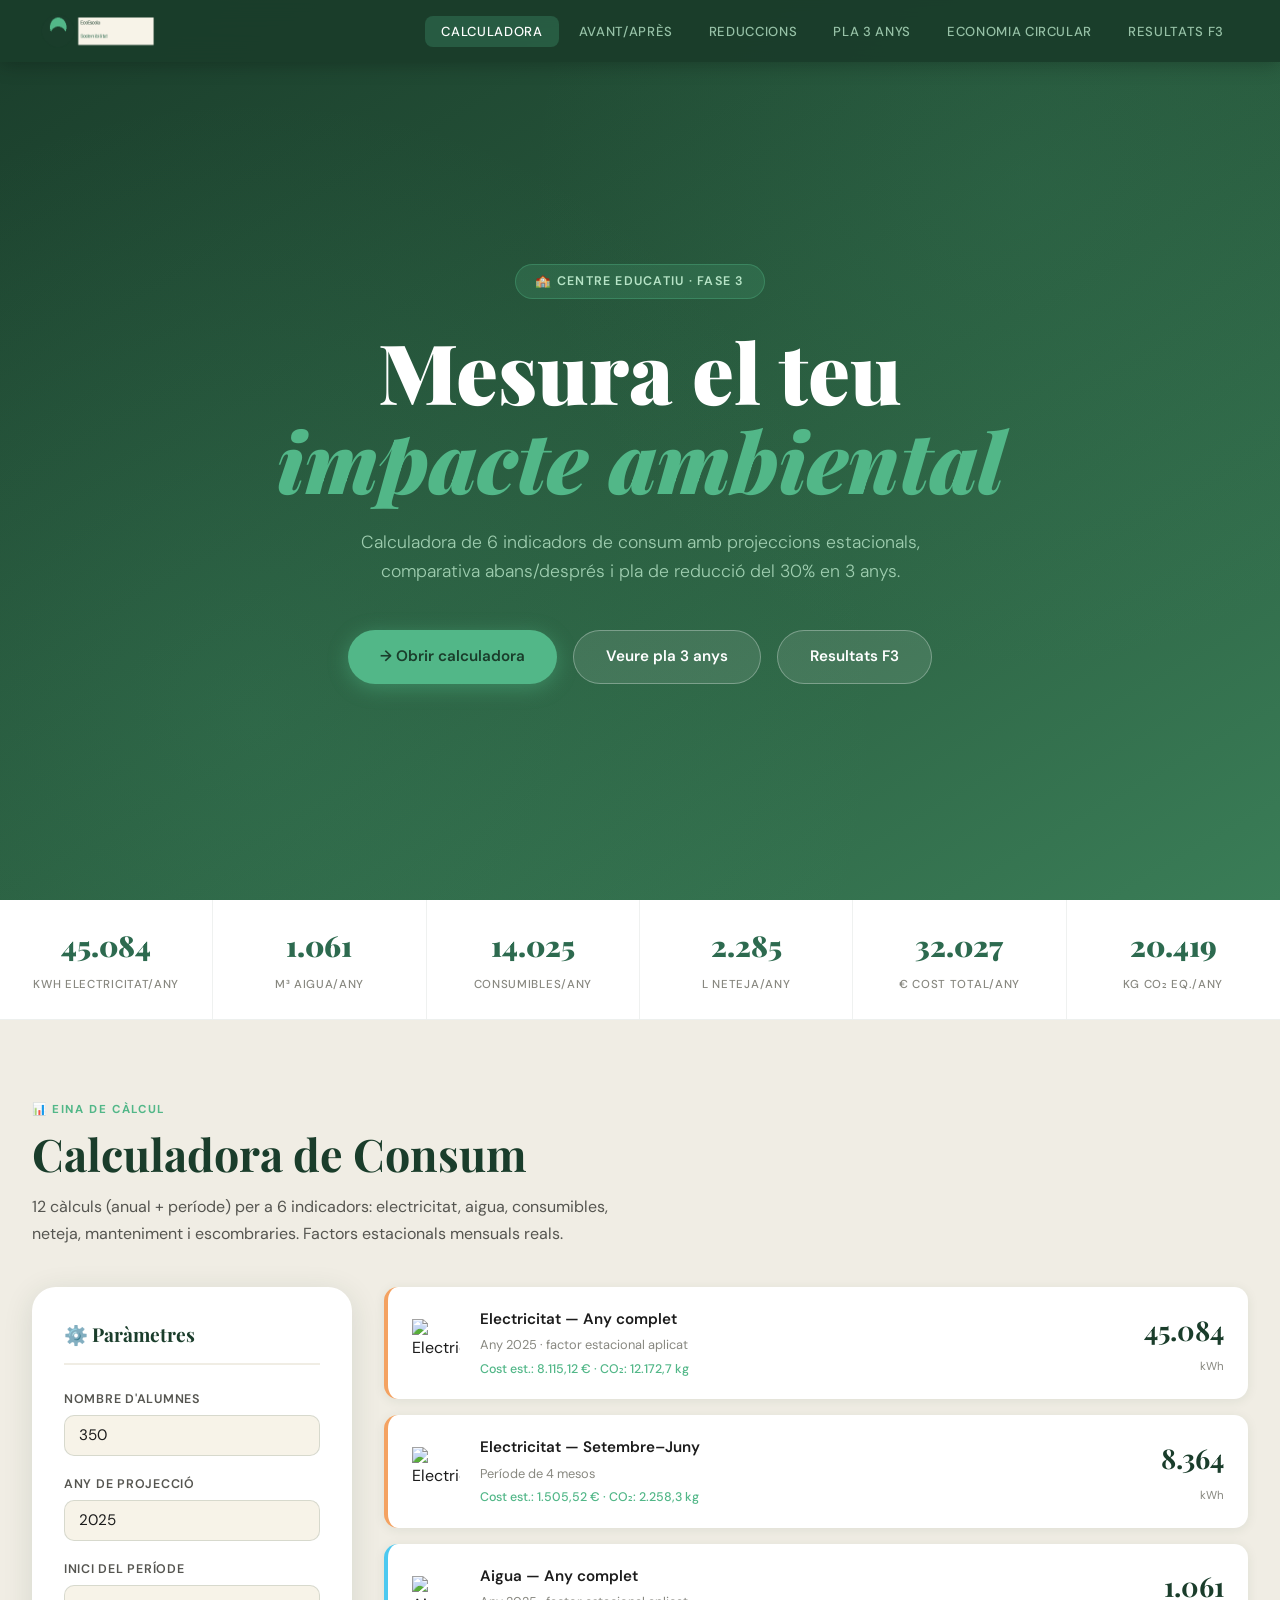
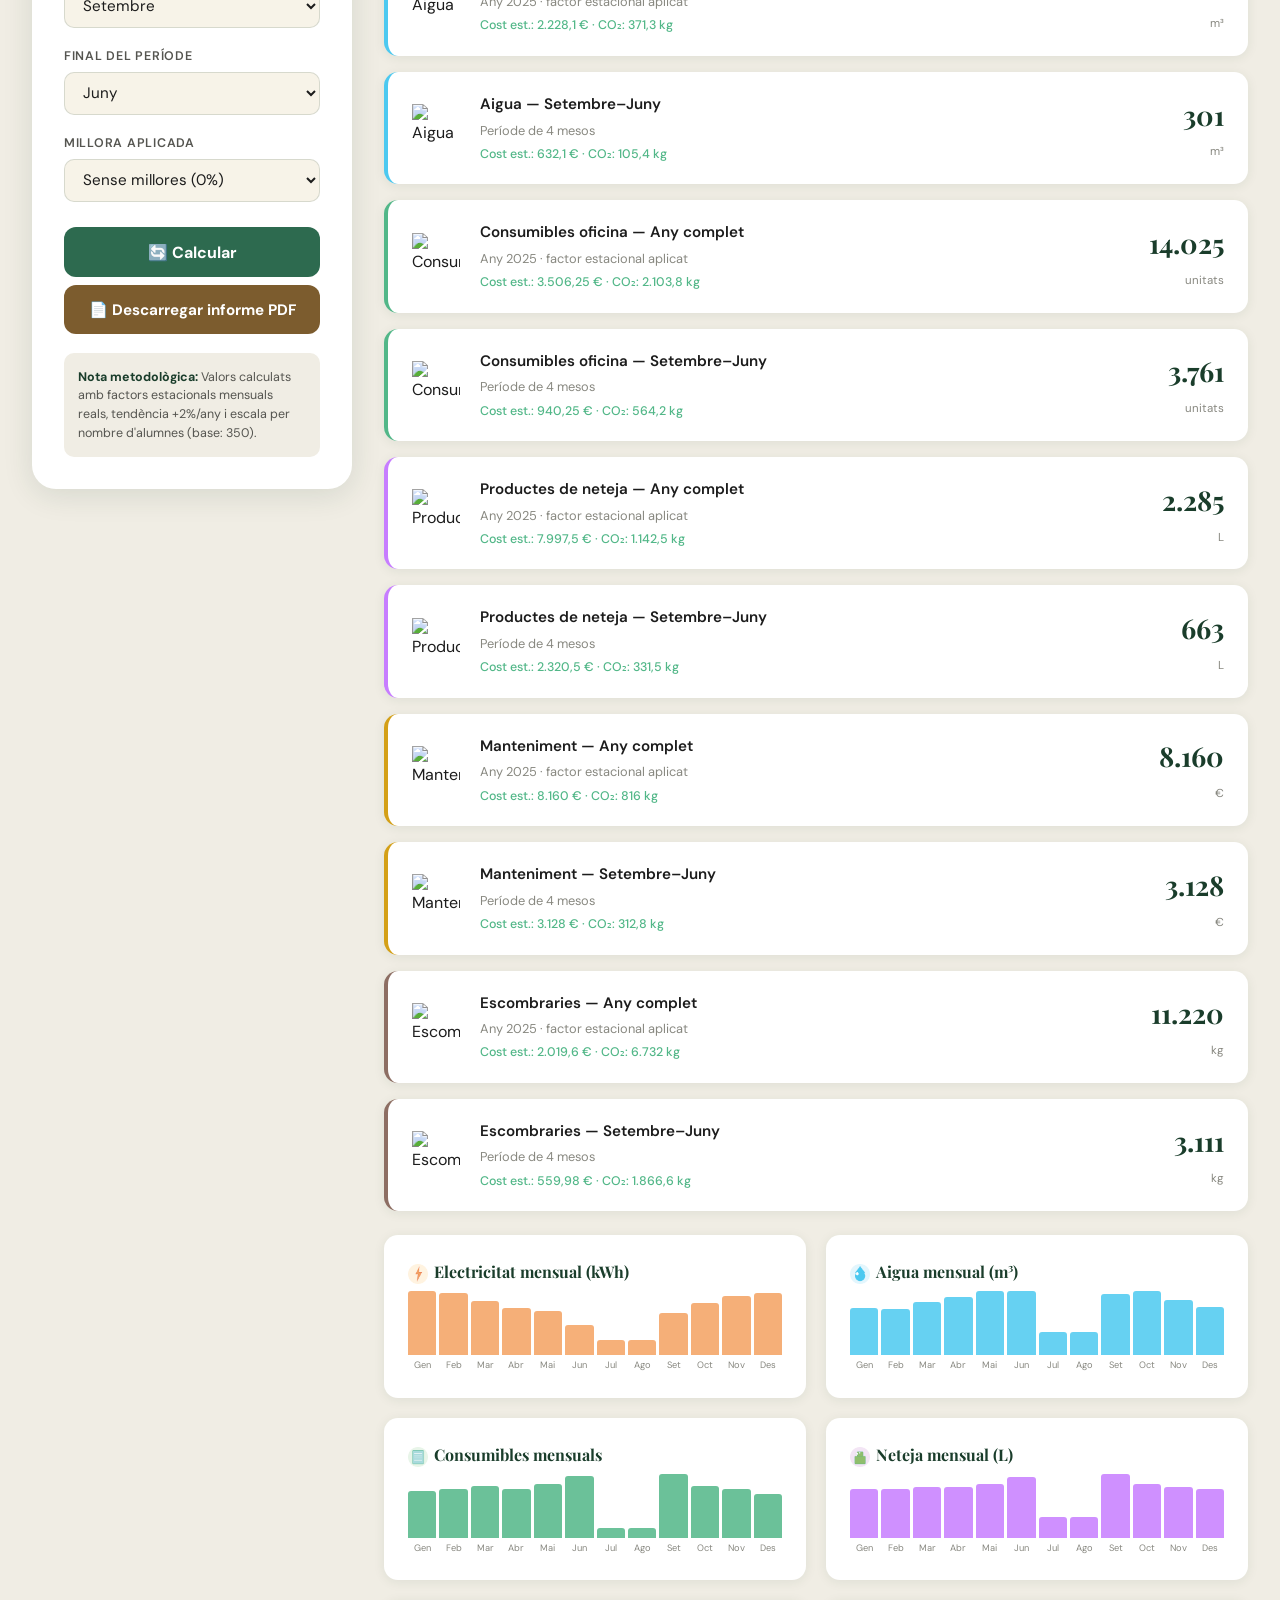
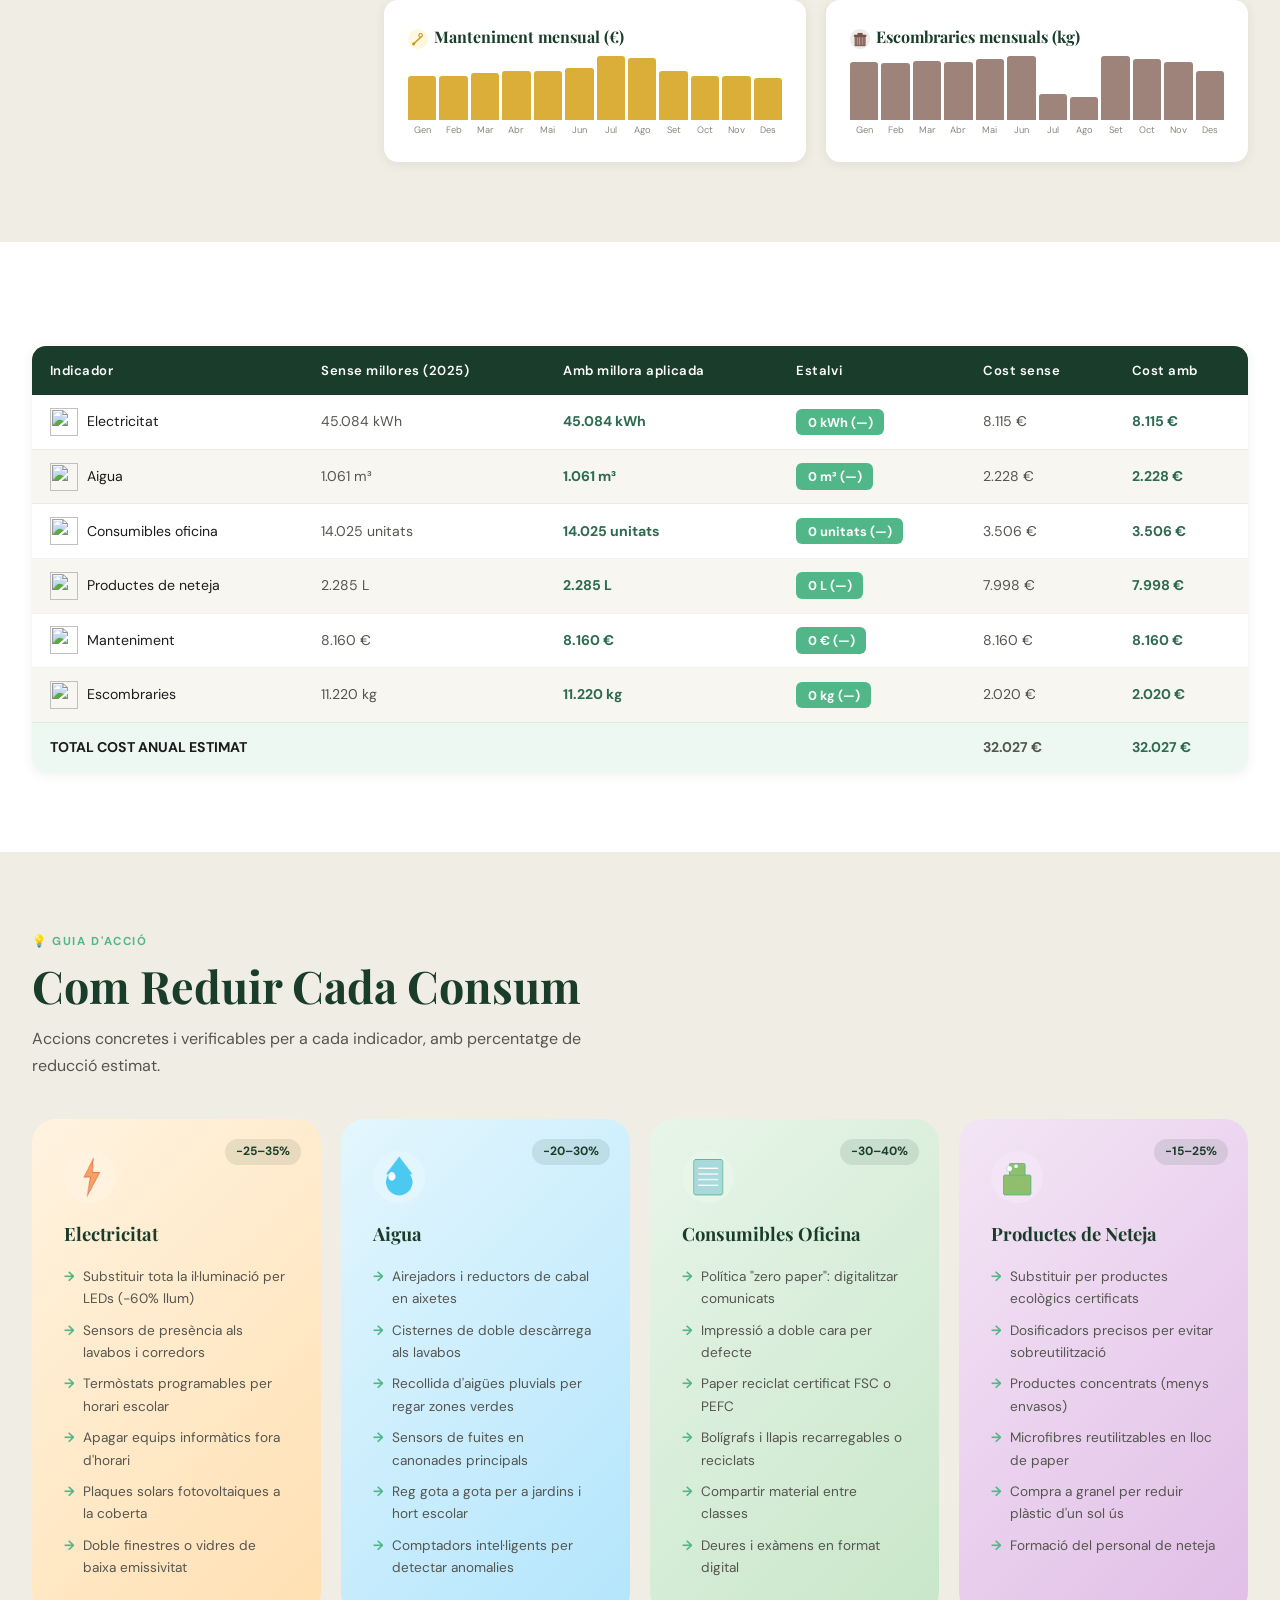
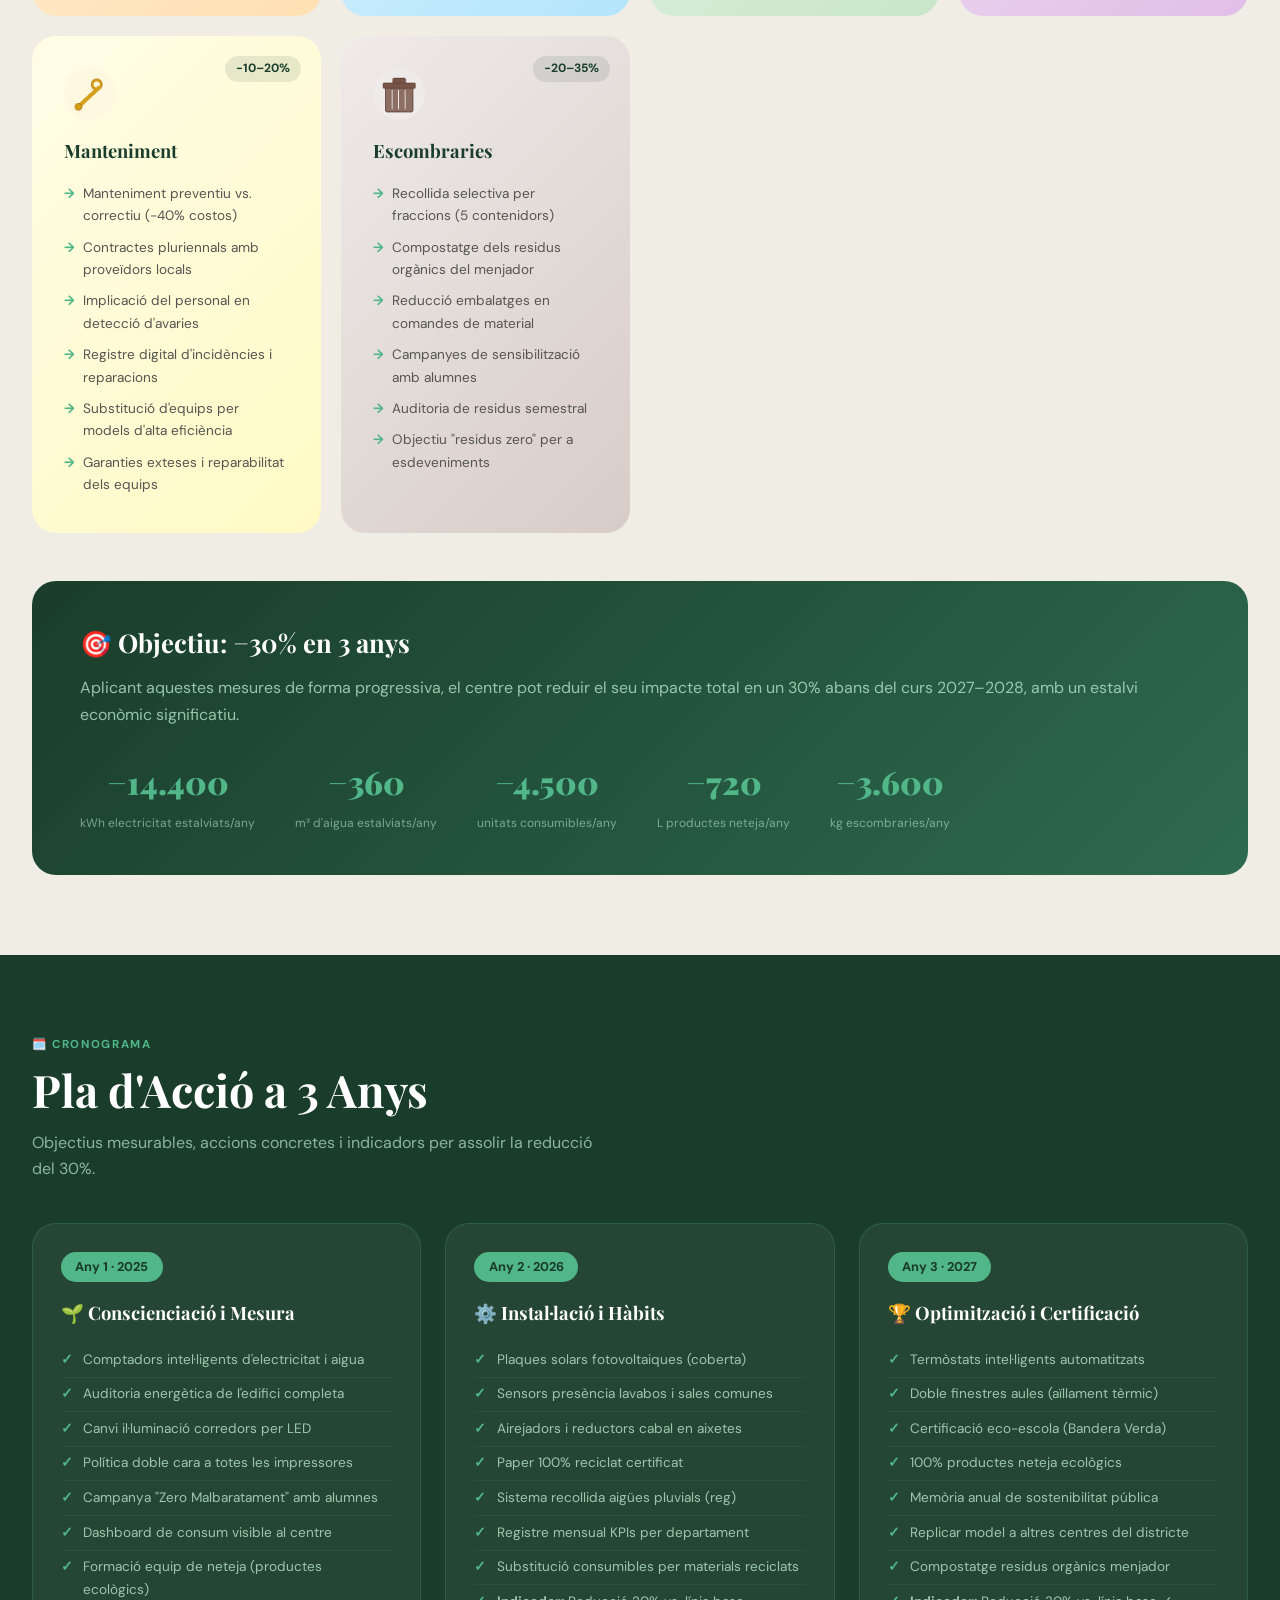
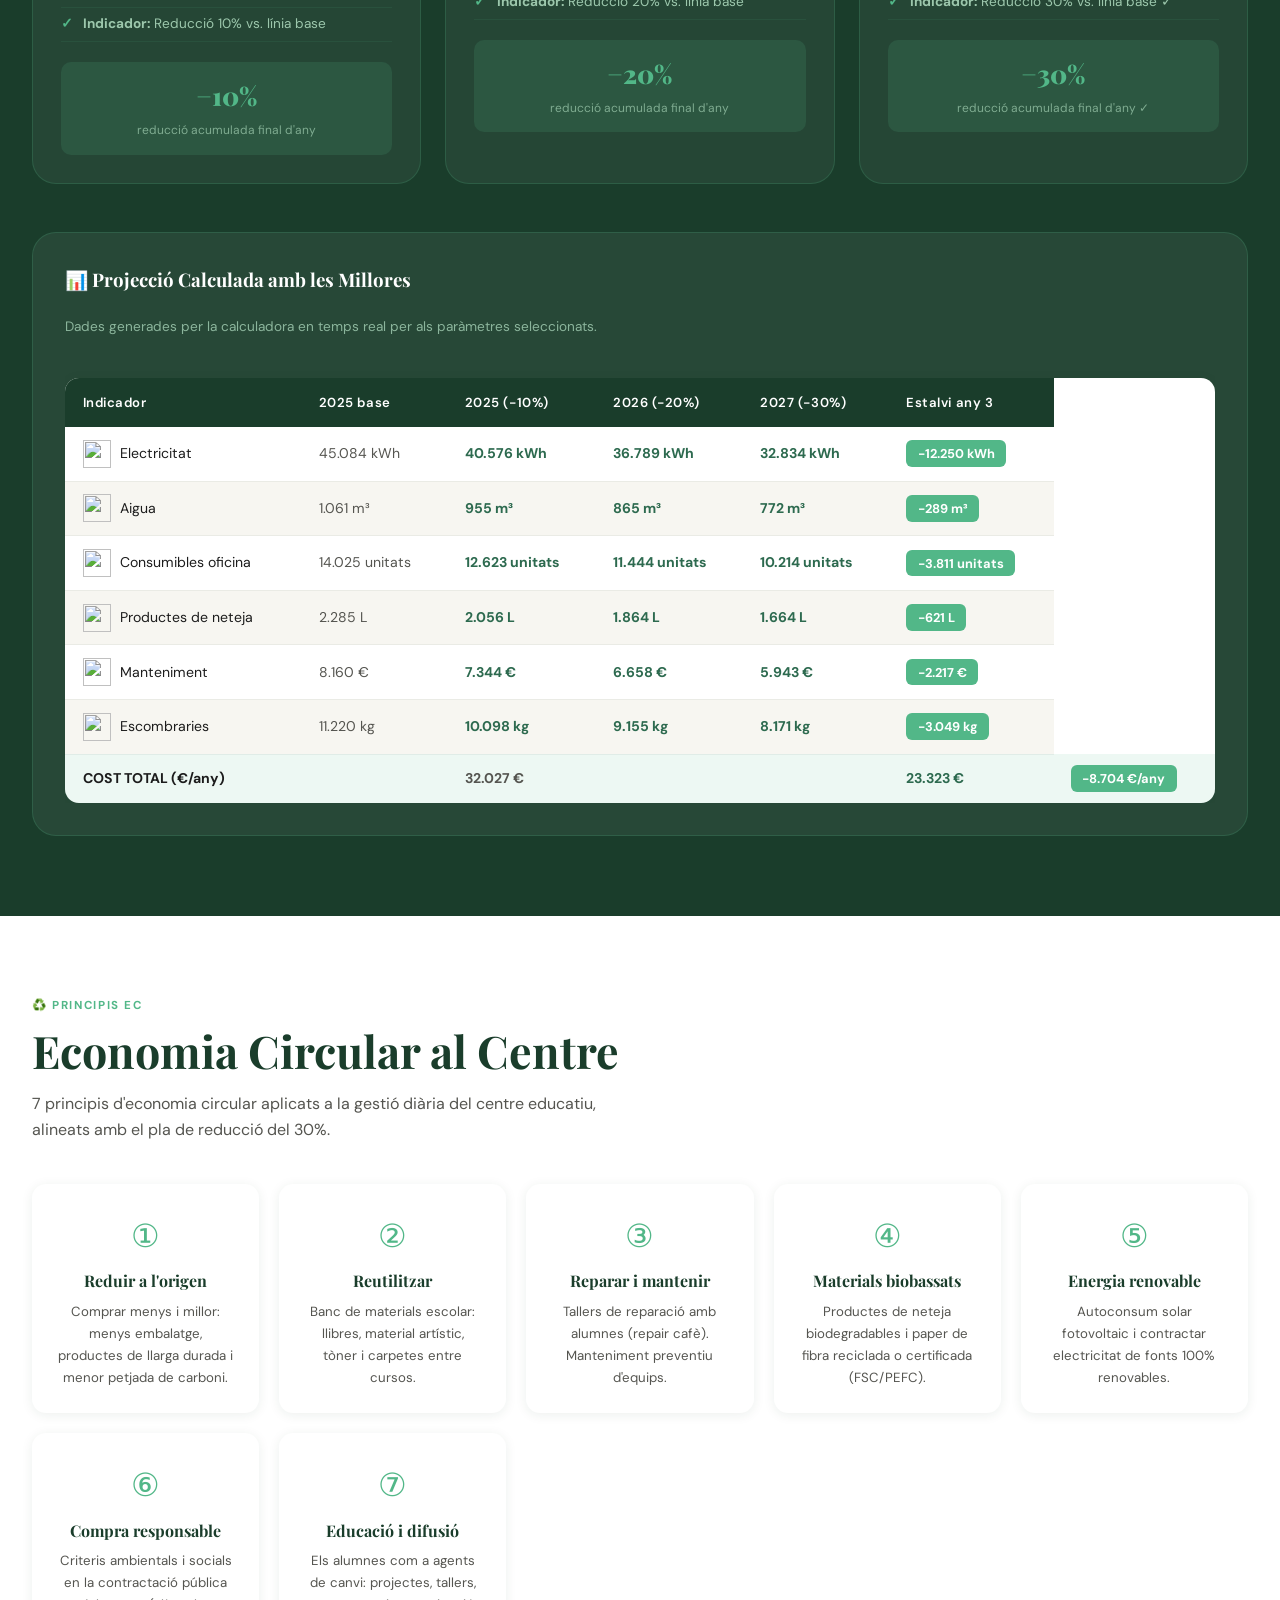
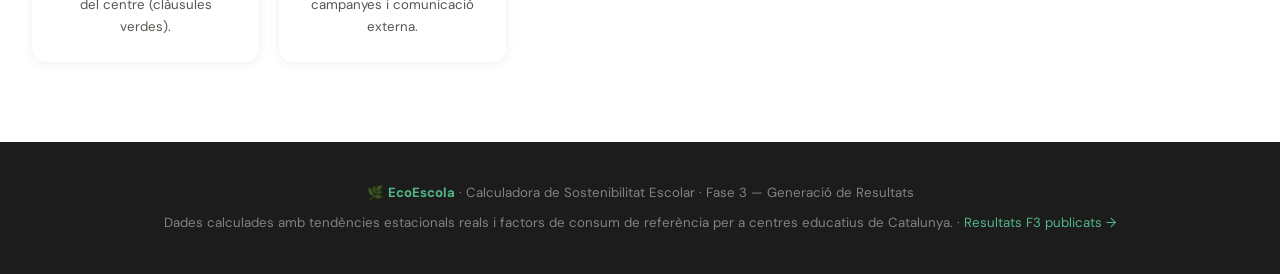
==== commit 7d0a67b8: "Final" ====
--- a/index.html
+++ b/index.html
@@ -7,7 +7,7 @@
   <meta name="description" content="Calculadora de consum d'electricitat, aigua, consumibles, neteja, manteniment i escombraries per a centres educatius. Projeccions estacionals i pla de reducció del 30%.">
 
   <!-- Favicon -->
-  <link rel="icon" href="sostenibilidad/img/logo.svg" type="image/svg+xml">
+  <link rel="icon" href="sostenibilidad/img/logo.png" type="image/svg+xml">
 
   <!-- 1. ESTILS (fitxer extern) -->
   <link rel="stylesheet" href="sostenibilidad/css/style.css">
@@ -20,7 +20,7 @@
 <!-- ═══ NAVEGACIÓ ══════════════════════════════════════════ -->
 <nav class="nav">
   <a href="index.html" class="nav-logo">
-    <img src="sostenibilidad/img/logo.svg" alt="EcoEscola">
+    <img src="sostenibilidad/img/logo.png" alt="EcoEscola">
   </a>
   <ul class="nav-links">
     <li><a href="#calculadora" class="actiu">Calculadora</a></li>
@@ -132,27 +132,27 @@
         <!-- Gràfics mensuals -->
         <div class="charts-grid" style="margin-top:1.5rem">
           <div class="chart-card">
-            <h4><img src="sostenibilidad/img/icon-electric.svg" style="width:20px;display:inline;vertical-align:middle;margin-right:6px" alt="">Electricitat mensual (kWh)</h4>
+            <h4><img src="sostenibilidad/img/icon-electric.png" style="width:20px;display:inline;vertical-align:middle;margin-right:6px" alt="">Electricitat mensual (kWh)</h4>
             <div class="bar-chart" id="chart-elec"></div>
           </div>
           <div class="chart-card">
-            <h4><img src="sostenibilidad/img/icon-water.svg" style="width:20px;display:inline;vertical-align:middle;margin-right:6px" alt="">Aigua mensual (m³)</h4>
+            <h4><img src="sostenibilidad/img/icon-water.png" style="width:20px;display:inline;vertical-align:middle;margin-right:6px" alt="">Aigua mensual (m³)</h4>
             <div class="bar-chart" id="chart-water"></div>
           </div>
           <div class="chart-card">
-            <h4><img src="img/icon-office.svg" style="width:20px;display:inline;vertical-align:middle;margin-right:6px" alt="">Consumibles mensuals</h4>
+            <h4><img src="sostenibilidad/img/icon-office.png" style="width:20px;display:inline;vertical-align:middle;margin-right:6px" alt="">Consumibles mensuals</h4>
             <div class="bar-chart" id="chart-office"></div>
           </div>
           <div class="chart-card">
-            <h4><img src="img/icon-clean.svg" style="width:20px;display:inline;vertical-align:middle;margin-right:6px" alt="">Neteja mensual (L)</h4>
+            <h4><img src="sostenibilidad/img/icon-clean.png" style="width:20px;display:inline;vertical-align:middle;margin-right:6px" alt="">Neteja mensual (L)</h4>
             <div class="bar-chart" id="chart-clean"></div>
           </div>
           <div class="chart-card">
-            <h4><img src="img/icon-maintenance.svg" style="width:20px;display:inline;vertical-align:middle;margin-right:6px" alt="">Manteniment mensual (€)</h4>
+            <h4><img src="sostenibilidad/img/icon-maintenance.png" style="width:20px;display:inline;vertical-align:middle;margin-right:6px" alt="">Manteniment mensual (€)</h4>
             <div class="bar-chart" id="chart-maint"></div>
           </div>
           <div class="chart-card">
-            <h4><img src="img/icon-waste.svg" style="width:20px;display:inline;vertical-align:middle;margin-right:6px" alt="">Escombraries mensuals (kg)</h4>
+            <h4><img src="sostenibilidad/img/icon-waste.png" style="width:20px;display:inline;vertical-align:middle;margin-right:6px" alt="">Escombraries mensuals (kg)</h4>
             <div class="bar-chart" id="chart-waste"></div>
           </div>
         </div>
@@ -186,7 +186,7 @@
 
       <div class="redu-card electric">
         <span class="redu-pct">−25–35%</span>
-        <img class="redu-icon" src="sostenibilidad/img/icon-electric.svg" alt="Electricitat">
+        <img class="redu-icon" src="sostenibilidad/img/icon-electric.png" alt="Electricitat">
         <h3>Electricitat</h3>
         <ul>
           <li>Substituir tota la il·luminació per LEDs (−60% llum)</li>
@@ -200,7 +200,7 @@
 
       <div class="redu-card water">
         <span class="redu-pct">−20–30%</span>
-        <img class="redu-icon" src="sostenibilidad/img/icon-water.svg" alt="Aigua">
+        <img class="redu-icon" src="sostenibilidad/img/icon-water.png" alt="Aigua">
         <h3>Aigua</h3>
         <ul>
           <li>Airejadors i reductors de cabal en aixetes</li>
@@ -214,7 +214,7 @@
 
       <div class="redu-card office">
         <span class="redu-pct">−30–40%</span>
-        <img class="redu-icon" src="img/icon-office.svg" alt="Consumibles">
+        <img class="redu-icon" src="sostenibilidad/img/icon-office.png" alt="Consumibles">
         <h3>Consumibles Oficina</h3>
         <ul>
           <li>Política "zero paper": digitalitzar comunicats</li>
@@ -228,7 +228,7 @@
 
       <div class="redu-card clean">
         <span class="redu-pct">−15–25%</span>
-        <img class="redu-icon" src="img/icon-clean.svg" alt="Neteja">
+        <img class="redu-icon" src="sostenibilidad/img/icon-clean.png" alt="Neteja">
         <h3>Productes de Neteja</h3>
         <ul>
           <li>Substituir per productes ecològics certificats</li>
@@ -242,7 +242,7 @@
 
       <div class="redu-card maint">
         <span class="redu-pct">−10–20%</span>
-        <img class="redu-icon" src="img/icon-maintenance.svg" alt="Manteniment">
+        <img class="redu-icon" src="sostenibilidad/img/icon-maintenance.png" alt="Manteniment">
         <h3>Manteniment</h3>
         <ul>
           <li>Manteniment preventiu vs. correctiu (−40% costos)</li>
@@ -256,7 +256,7 @@
 
       <div class="redu-card waste">
         <span class="redu-pct">−20–35%</span>
-        <img class="redu-icon" src="img/icon-waste.svg" alt="Escombraries">
+        <img class="redu-icon" src="sostenibilidad/img/icon-waste.png" alt="Escombraries">
         <h3>Escombraries</h3>
         <ul>
           <li>Recollida selectiva per fraccions (5 contenidors)</li>
